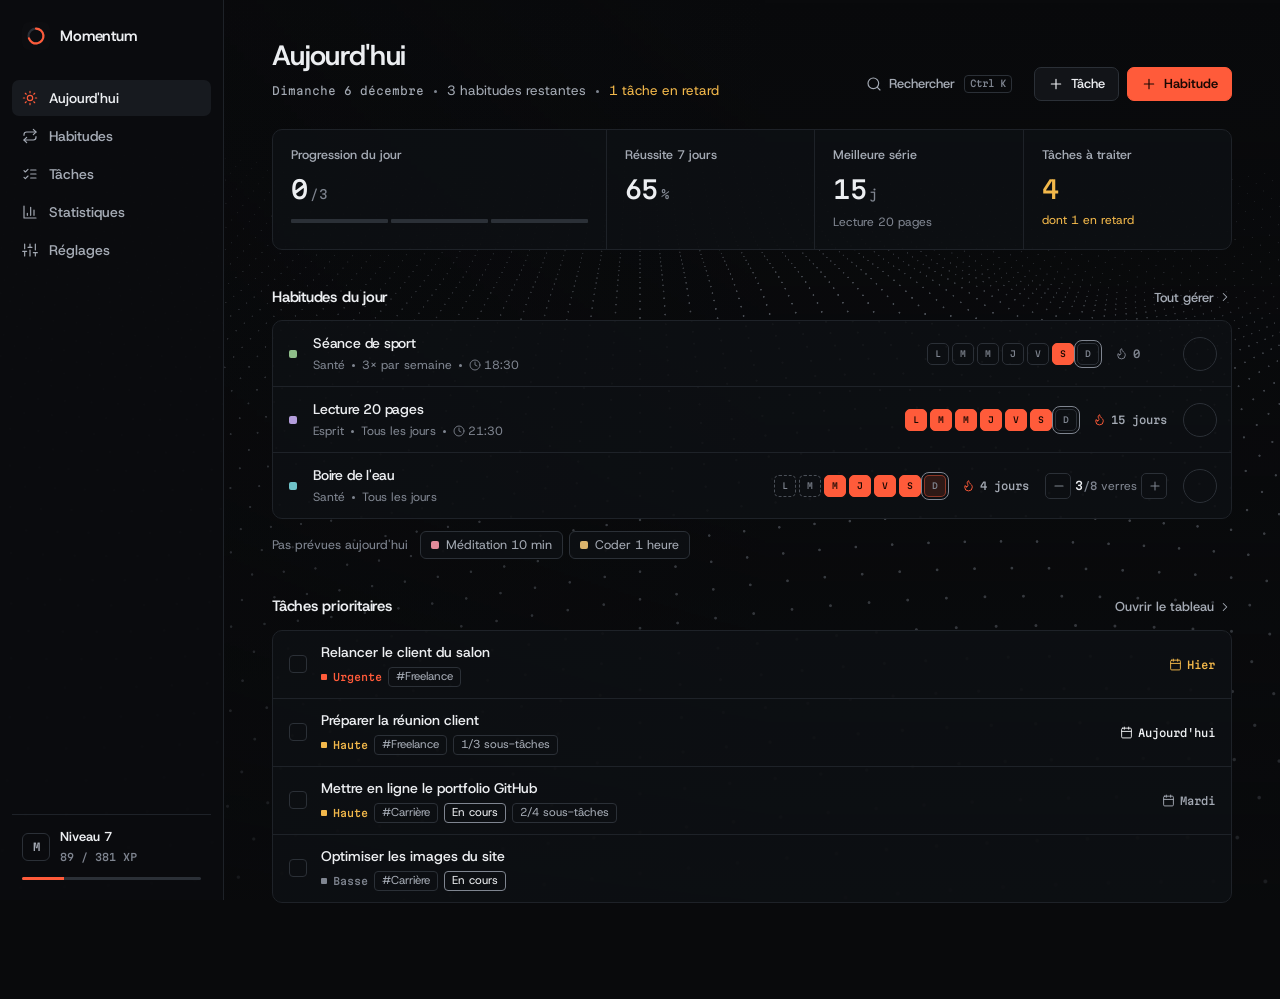
==== app.html @ 8a9ac616 "Momentum : page vitrine 3D en page d'accueil - Nouvelle page d'accueil (index.html) : une année d'ha" ====
<!doctype html>
<html lang="fr">
<head>
  <meta charset="utf-8">
  <meta name="viewport" content="width=device-width, initial-scale=1, viewport-fit=cover">
  <title>Momentum · Habitudes & tâches</title>
  <meta name="description" content="Momentum : suivez vos habitudes, organisez vos tâches et visualisez vos progrès.">
  <meta name="theme-color" content="#090a0c">
  <link rel="icon" href="assets/favicon.svg" type="image/svg+xml">
  <link rel="preload" href="assets/fonts/HostGrotesk-Variable.woff2" as="font" type="font/woff2" crossorigin>
  <link rel="stylesheet" href="css/styles.css">
  <script type="module" src="js/main.js"></script>
</head>
<body>
  <canvas id="bg3d" aria-hidden="true"></canvas>
  <div class="bg-veil" aria-hidden="true"></div>

  <aside class="sidebar">
    <a class="brand" href="#/today" aria-label="Momentum, accueil">
      <img src="assets/favicon.svg" alt="" width="28" height="28">
      <span>Momentum</span>
    </a>
    <nav class="nav" id="nav" aria-label="Navigation principale"></nav>
    <div class="level card" id="level"></div>
  </aside>

  <main id="view" class="view" tabindex="-1">
    <noscript><p>Momentum a besoin de JavaScript pour fonctionner.</p></noscript>
  </main>

  <dialog id="modal" class="modal" aria-label="Formulaire"></dialog>
  <dialog id="palette" class="palette" aria-label="Palette de commandes"></dialog>
  <div id="toasts" class="toasts" aria-live="polite"></div>
</body>
</html>
---- css/styles.css ----
/* ============================================================
   Momentum : graphite, filets fins, un seul signal vermillon.
   Host Grotesk pour l'interface, Martian Mono pour tous les chiffres.
   ============================================================ */

@font-face {
  font-family: 'Host Grotesk';
  src: url('../assets/fonts/HostGrotesk-Variable.woff2') format('woff2');
  font-weight: 300 800;
  font-display: swap;
}
@font-face {
  font-family: 'Martian Mono';
  src: url('../assets/fonts/MartianMono-Variable.woff2') format('woff2');
  font-weight: 100 800;
  font-display: swap;
  size-adjust: 88%;
}

:root {
  --bg: #090a0c;
  --rail: #0b0c0f;
  --surface: rgba(14, 16, 19, 0.9);
  --surface-2: #121418;
  --raised: #171a1f;
  --field: #0c0e11;
  --line: #1e2228;
  --line-2: #2b3037;
  --text: #eceef1;
  --text-2: #a4aab4;
  --text-3: #7f8590;
  --signal: #ff5b3a;
  --signal-ink: #1a0803;
  --signal-soft: rgba(255, 91, 58, 0.14);
  --warn: #f2b84b;
  --danger: #ff7b6e;
  --r: 10px;
  --r-sm: 7px;
  --ease: cubic-bezier(0.22, 1, 0.36, 1);
  --font: 'Host Grotesk', ui-sans-serif, system-ui, -apple-system, 'Segoe UI', sans-serif;
  --mono: 'Martian Mono', ui-monospace, 'SFMono-Regular', Menlo, monospace;
  color-scheme: dark;
}

* { box-sizing: border-box; }
html { -webkit-text-size-adjust: 100%; scrollbar-color: var(--line-2) transparent; }

body {
  margin: 0;
  min-height: 100vh;
  background: var(--bg);
  color: var(--text);
  font: 14px/1.5 var(--font);
  -webkit-font-smoothing: antialiased;
  overflow-x: hidden;
  caret-color: var(--signal);
}

::-webkit-scrollbar { width: 10px; height: 10px; }
::-webkit-scrollbar-track { background: transparent; }
::-webkit-scrollbar-thumb { background: var(--line-2); border-radius: 10px; border: 3px solid var(--bg); }
::selection { background: rgba(255, 91, 58, 0.32); color: #fff; }
:focus-visible { outline: 2px solid var(--signal); outline-offset: 2px; }

button, input, select, textarea { font: inherit; color: inherit; }
button { cursor: pointer; }
a { color: inherit; text-decoration: none; }
kbd {
  font: 500 10.5px/1 var(--mono);
  padding: 3px 5px;
  border-radius: 4px;
  border: 1px solid var(--line-2);
  color: var(--text-3);
}

.ic { width: 16px; height: 16px; flex: none; }
.muted { color: var(--text-2); }
.spacer { flex: 1; }
.sep { width: 3px; height: 3px; border-radius: 50%; background: var(--text-3); margin: 0 10px; display: inline-block; vertical-align: middle; }
.tick { display: inline-block; width: 8px; height: 8px; border-radius: 2px; background: var(--c, var(--text-3)); flex: none; }

/* ---------- Fond ---------- */

#bg3d { position: fixed; inset: 0; width: 100vw; height: 100vh; z-index: 0; display: block; pointer-events: none; }
.bg-veil {
  position: fixed; inset: 0; z-index: 0; pointer-events: none;
  background:
    linear-gradient(180deg, rgba(9, 10, 12, 0) 0%, rgba(9, 10, 12, 0.35) 55%, rgba(9, 10, 12, 0.8) 100%),
    linear-gradient(90deg, rgba(9, 10, 12, 0.45) 0%, rgba(9, 10, 12, 0) 60%);
}

/* ---------- Rail de navigation ---------- */

.sidebar {
  position: fixed; z-index: 20;
  top: 0; bottom: 0; left: 0; width: 224px;
  display: flex; flex-direction: column; gap: 28px;
  padding: 20px 12px 16px;
  background: rgba(11, 12, 15, 0.94);
  border-right: 1px solid var(--line);
}
.brand { display: flex; align-items: center; gap: 10px; padding: 2px 10px; font-weight: 600; font-size: 15px; letter-spacing: -0.01em; }
.brand img { border-radius: 7px; }

.nav { display: grid; gap: 2px; }
.nav a {
  display: flex; align-items: center; gap: 11px;
  height: 36px; padding: 0 10px;
  border-radius: var(--r-sm);
  color: var(--text-2);
  font-weight: 500;
  transition: color 0.15s, background 0.15s;
}
.nav a span { flex: 1; }
.nav a kbd { opacity: 0; transition: opacity 0.15s; }
.nav a:hover { color: var(--text); background: rgba(255, 255, 255, 0.03); }
.nav a:hover kbd { opacity: 1; }
.nav a.active { color: var(--text); background: var(--raised); }
.nav a.active .ic { color: var(--signal); }

.level { margin-top: auto; padding: 12px 10px 4px; border-top: 1px solid var(--line); }
.lv-top { display: flex; align-items: center; gap: 10px; margin-bottom: 10px; }
.lv-top b { display: block; font-size: 13px; font-weight: 600; }
.lv-top small { color: var(--text-3); font: 500 11.5px var(--mono); }
.avatar {
  width: 28px; height: 28px; border-radius: 6px; display: grid; place-items: center;
  border: 1px solid var(--line-2); font: 600 12px var(--mono); color: var(--text-2);
}

/* ---------- Zone principale ---------- */

.view {
  position: relative; z-index: 1;
  margin-left: 224px;
  padding: 40px 48px 96px;
  max-width: 1180px;
  outline: none;
}
.view.enter > * { animation: enter 0.22s var(--ease) backwards; }
@keyframes enter { from { opacity: 0; transform: translateY(6px); } }

h1, h2, h3, h4 { margin: 0; font-weight: 600; letter-spacing: -0.015em; }
h1 { font-size: 28px; line-height: 1.15; letter-spacing: -0.025em; }
h1 .who { color: var(--text-2); font-weight: 500; }
h2 { font-size: 15px; }
h3 { font-size: 14px; }
.lead { margin: 8px 0 0; color: var(--text-2); font-size: 13.5px; line-height: 1.5; }
.lead time, .lead b { font-family: var(--mono); font-size: 12.5px; font-variant-numeric: tabular-nums; }
.lead b { color: var(--text); font-weight: 500; }
.late-text { color: var(--warn); }

.page-head { display: flex; align-items: flex-end; justify-content: space-between; gap: 20px; flex-wrap: wrap; margin-bottom: 28px; }
.head-actions { display: flex; gap: 8px; flex-wrap: wrap; }

.section { margin-top: 36px; }
.section-head { display: flex; align-items: baseline; justify-content: space-between; gap: 12px; margin-bottom: 12px; }
.link { display: inline-flex; align-items: center; gap: 4px; color: var(--text-2); font-size: 13px; font-weight: 500; transition: color 0.15s; }
.link:hover { color: var(--text); }
.link .ic { width: 14px; height: 14px; }
.hint { color: var(--text-3); font-size: 12.5px; margin: 12px 2px 0; }

/* ---------- Bande de chiffres ---------- */

.band {
  display: grid; grid-template-columns: 1.6fr repeat(3, 1fr);
  background: var(--surface);
  border: 1px solid var(--line);
  border-radius: var(--r);
}
.metric { padding: 16px 18px 18px; min-width: 0; }
.metric + .metric { border-left: 1px solid var(--line); }
.metric-label { margin: 0; color: var(--text-2); font-size: 12.5px; font-weight: 500; }
.metric-value { margin: 10px 0 0; display: flex; align-items: baseline; gap: 3px; font-family: var(--mono); font-variant-numeric: tabular-nums; }
.metric-value b { font-size: 28px; font-weight: 500; line-height: 1; letter-spacing: -0.03em; }
.metric-value span { color: var(--text-3); font-size: 14px; }
.metric-sub { margin: 8px 0 0; color: var(--text-3); font-size: 12px; white-space: nowrap; overflow: hidden; text-overflow: ellipsis; }
.metric.warn .metric-value b, .metric.warn .metric-sub { color: var(--warn); }

.segbar { display: flex; gap: 3px; margin-top: 14px; }
.segbar i { flex: 1; height: 4px; border-radius: 1px; background: var(--line-2); transition: background 0.3s var(--ease); }
.segbar i.on { background: var(--signal); }

/* ---------- Boutons ---------- */

.btn {
  display: inline-flex; align-items: center; justify-content: center; gap: 7px;
  height: 34px; padding: 0 13px;
  border-radius: var(--r-sm);
  border: 1px solid var(--line-2);
  background: var(--surface-2);
  font-weight: 500; font-size: 13px; white-space: nowrap;
  transition: background 0.15s, border-color 0.15s, color 0.15s;
}
.btn:hover { background: var(--raised); border-color: #3a4048; }
.btn:active { background: #1c1f25; }
.btn.primary { border-color: var(--signal); background: var(--signal); color: var(--signal-ink); font-weight: 600; }
.btn.primary:hover { background: #ff6f51; border-color: #ff6f51; }
.btn.primary:active { background: #f04e2e; }
.btn.ghost { background: transparent; border-color: transparent; color: var(--text-2); }
.btn.ghost:hover { color: var(--text); background: rgba(255, 255, 255, 0.04); }
.btn.danger { color: var(--danger); border-color: rgba(255, 123, 110, 0.3); background: transparent; }
.btn.danger:hover { background: rgba(255, 123, 110, 0.08); }
.btn.danger.ghost { border-color: transparent; }
.btn.sm { height: 30px; padding: 0 10px; font-size: 12.5px; }
.btn kbd { margin-left: 2px; }
.btn:disabled { opacity: 0.4; pointer-events: none; }

.icon-btn {
  width: 32px; height: 32px; flex: none;
  display: inline-grid; place-items: center;
  border-radius: var(--r-sm); border: 1px solid transparent;
  background: transparent; color: var(--text-3);
  transition: background 0.15s, color 0.15s;
}
.icon-btn:hover { background: rgba(255, 255, 255, 0.05); color: var(--text); }
.icon-btn.danger:hover { color: var(--danger); background: rgba(255, 123, 110, 0.08); }
.icon-btn.sm { width: 26px; height: 26px; border-radius: 5px; }
.icon-btn.sm .ic { width: 14px; height: 14px; }
.icon-btn:disabled { opacity: 0.25; pointer-events: none; }

/* ---------- Listes ---------- */

.list { background: var(--surface); border: 1px solid var(--line); border-radius: var(--r); }
.list > * + * { border-top: 1px solid var(--line); }

.habit-item { display: flex; align-items: center; gap: 16px; padding: 12px 14px 12px 16px; min-height: 60px; }
.hi-title { flex: 1; min-width: 0; }
.hi-title h3 { font-weight: 500; white-space: nowrap; overflow: hidden; text-overflow: ellipsis; transition: color 0.2s; }
.hi-title p, .hr-title p { margin: 2px 0 0; color: var(--text-3); font-size: 12px; display: flex; align-items: center; flex-wrap: wrap; }
.hi-title p .ic, .hr-title p .ic { width: 12px; height: 12px; margin-right: 3px; }
.hi-title p .sep, .hr-title p .sep { margin: 0 7px; }
.habit-item.is-done .hi-title h3 { color: var(--text-2); }

.streak { display: inline-flex; align-items: center; gap: 5px; min-width: 52px; color: var(--text-3); font: 500 12px var(--mono); font-variant-numeric: tabular-nums; white-space: nowrap; }
.streak .ic { width: 13px; height: 13px; }
.streak b { font-weight: 500; }
.streak.live { color: var(--text-2); }
.streak.live .ic { color: var(--signal); }

.check {
  position: relative;
  width: 34px; height: 34px; flex: none; border-radius: 50%;
  display: grid; place-items: center; padding: 0;
  border: 1.5px solid var(--line-2);
  background: transparent; color: var(--signal-ink);
  transition: background 0.2s var(--ease), border-color 0.2s;
}
.check > .ic { width: 16px; height: 16px; stroke-width: 2.5; opacity: 0; transition: opacity 0.15s; }
.check:hover { border-color: var(--signal); }
.check:hover > .ic { opacity: 0.6; color: var(--signal); }
.check.on { background: var(--signal); border-color: var(--signal); }
.check.on > .ic { opacity: 1; color: var(--signal-ink); }
.seal { position: absolute; inset: -6px; width: calc(100% + 12px); height: calc(100% + 12px); transform: rotate(-90deg); fill: none; stroke: var(--signal); stroke-width: 1.5; stroke-dasharray: 113.1; stroke-dashoffset: 113.1; opacity: 0; pointer-events: none; }
.check.stamp .seal { animation: seal 0.6s var(--ease) forwards; }
.check.stamp { animation: stamp 0.35s var(--ease); }
@keyframes seal {
  0% { opacity: 1; stroke-dashoffset: 113.1; }
  60% { opacity: 1; stroke-dashoffset: 0; }
  100% { opacity: 0; stroke-dashoffset: 0; transform: rotate(-90deg) scale(1.15); }
}
@keyframes stamp { 0% { transform: scale(0.86); } 100% { transform: none; } }

.counter { display: flex; align-items: center; gap: 4px; color: var(--text-3); font: 500 12px var(--mono); font-variant-numeric: tabular-nums; white-space: nowrap; }
.counter b { color: var(--text); font-weight: 500; font-size: 13px; }
.counter small { margin-left: 4px; font: 400 12px var(--font); }
.counter .icon-btn { border-color: var(--line-2); }

.meter { height: 3px; border-radius: 2px; background: var(--line-2); overflow: hidden; }
.meter span { display: block; height: 100%; background: var(--signal); transition: width 0.4s var(--ease); }

.dots { display: flex; gap: 3px; }
.dot {
  width: 22px; height: 22px; padding: 0; border-radius: 5px;
  border: 1px solid var(--line-2); background: transparent;
  display: grid; place-items: center; transition: background 0.2s, border-color 0.2s;
}
.dot span { font: 500 9.5px var(--mono); color: var(--text-3); }
.dot:hover { border-color: var(--text-3); }
.dot.done { background: var(--signal); border-color: var(--signal); }
.dot.done span { color: var(--signal-ink); }
.dot.part { background: var(--signal-soft); border-color: rgba(255, 91, 58, 0.45); }
.dot.miss { border-style: dashed; border-color: #4a4f57; }
.dot.is-today { outline: 1px solid var(--text-3); outline-offset: 2px; }

.later { display: flex; flex-wrap: wrap; align-items: center; gap: 6px; margin-top: 12px; color: var(--text-3); font-size: 12.5px; }
.later > span { margin-right: 6px; }
.chip {
  display: inline-flex; align-items: center; gap: 7px; height: 28px; padding: 0 10px; border-radius: 6px;
  border: 1px solid var(--line-2); background: var(--surface); color: var(--text-2); font-size: 12.5px;
  transition: color 0.15s, border-color 0.15s;
}
.chip:hover { color: var(--text); border-color: #3a4048; }

/* ---------- Tâches (liste) ---------- */

.task-row {
  --pc: var(--text-3);
  display: flex; align-items: center; gap: 14px; padding: 11px 16px; min-height: 56px;
  cursor: pointer; transition: background 0.15s;
}
.task-row:hover { background: rgba(255, 255, 255, 0.02); }
.tcheck {
  width: 18px; height: 18px; flex: none; border-radius: 4px; padding: 0;
  border: 1.5px solid var(--line-2); background: transparent;
  display: grid; place-items: center; color: var(--signal-ink); transition: background 0.15s, border-color 0.15s;
}
.tcheck .ic { width: 12px; height: 12px; stroke-width: 3; opacity: 0; }
.tcheck:hover { border-color: var(--signal); }
.tcheck.on { background: var(--signal); border-color: var(--signal); }
.tcheck.on .ic { opacity: 1; }
.tr-main { flex: 1; min-width: 0; }
.tr-title { margin: 0 0 4px; font-weight: 500; white-space: nowrap; overflow: hidden; text-overflow: ellipsis; }
.tr-meta { display: flex; flex-wrap: wrap; gap: 6px; }

.p0 { --pc: var(--text-3); }
.p1 { --pc: var(--text-2); }
.p2 { --pc: var(--warn); }
.p3 { --pc: var(--signal); }
.prio { display: inline-flex; align-items: center; gap: 6px; font: 500 11.5px var(--mono); color: var(--pc); }
.prio::before { content: ''; width: 6px; height: 6px; border-radius: 1px; background: currentColor; }
.tag { display: inline-flex; align-items: center; height: 20px; padding: 0 7px; border-radius: 4px; font-size: 11.5px; color: var(--text-2); border: 1px solid var(--line-2); }
.tag.doing { color: var(--text); border-color: var(--text-3); }
.due { display: inline-flex; align-items: center; gap: 5px; font: 500 12px var(--mono); color: var(--text-2); white-space: nowrap; }
.due .ic { width: 13px; height: 13px; }
.due.soon { color: var(--text); }
.due.late { color: var(--warn); }

/* ---------- Vide ---------- */

.empty { padding: 32px 24px; text-align: center; display: grid; justify-items: center; gap: 6px; background: var(--surface); border: 1px dashed var(--line-2); border-radius: var(--r); }
.empty h3 { font-size: 14px; }
.empty p { margin: 0 0 10px; color: var(--text-2); max-width: 44ch; font-size: 13px; }

/* ---------- Page habitudes ---------- */

.chips { display: flex; flex-wrap: wrap; gap: 6px; margin-bottom: 14px; }
.chip-btn {
  height: 30px; padding: 0 12px; border-radius: 6px; border: 1px solid var(--line-2); background: var(--surface);
  color: var(--text-2); font-size: 12.5px; font-weight: 500; transition: color 0.15s, background 0.15s, border-color 0.15s;
}
.chip-btn:hover { color: var(--text); }
.chip-btn.on { color: var(--text); background: var(--raised); border-color: var(--text-3); }

.habit-row {
  padding: 14px 16px;
  display: grid; grid-template-columns: minmax(200px, 1fr) auto auto auto; align-items: center; gap: 24px;
}
.hr-main { display: flex; align-items: center; gap: 14px; min-width: 0; }
.hr-title { min-width: 0; }
.hr-title h3 { font-weight: 500; white-space: nowrap; overflow: hidden; text-overflow: ellipsis; }
.hr-notes { color: var(--text-3) !important; }

.strip { display: flex; gap: 3px; }
.cell {
  width: 28px; height: 38px; padding: 0; border-radius: 5px; border: 1px solid var(--line-2); background: transparent;
  display: flex; flex-direction: column; align-items: center; justify-content: center; gap: 1px; transition: background 0.2s, border-color 0.2s;
}
.cell span { font: 500 9px var(--mono); color: var(--text-3); }
.cell em { font: 500 11.5px var(--mono); font-style: normal; color: var(--text-2); }
.cell:hover { border-color: var(--text-3); }
.cell.done { background: var(--signal); border-color: var(--signal); }
.cell.done span, .cell.done em { color: var(--signal-ink); }
.cell.part { background: var(--signal-soft); border-color: rgba(255, 91, 58, 0.45); }
.cell.miss { border-style: dashed; border-color: #4a4f57; }
.cell.off { opacity: 0.35; border-color: var(--line); }
.cell.is-today { outline: 1px solid var(--text-3); outline-offset: 2px; }

.hr-stats { display: flex; gap: 20px; }
.hr-stats div { display: grid; min-width: 48px; }
.hr-stats b { font: 500 15px var(--mono); font-variant-numeric: tabular-nums; }
.hr-stats span { font-size: 11.5px; color: var(--text-3); }
.hr-actions { display: flex; gap: 2px; }

.archived { margin-top: 20px; padding: 2px 16px; background: var(--surface); border: 1px solid var(--line); border-radius: var(--r); }
.archived summary { display: flex; align-items: center; gap: 8px; padding: 12px 0; cursor: pointer; color: var(--text-2); font-weight: 500; list-style: none; }
.archived summary::-webkit-details-marker { display: none; }
.arch-row { display: flex; align-items: center; gap: 8px; padding: 10px 0; border-top: 1px solid var(--line); }
.arch-row > span:first-child { display: inline-flex; align-items: center; gap: 10px; }

/* ---------- Page tâches ---------- */

.toolbar { display: flex; flex-wrap: wrap; gap: 8px; margin-bottom: 16px; }
.search { flex: 1 1 240px; display: flex; align-items: center; gap: 9px; padding: 0 11px; height: 34px; border-radius: var(--r-sm); background: var(--field); border: 1px solid var(--line-2); color: var(--text-3); transition: border-color 0.15s, box-shadow 0.15s; }
.search input { flex: 1; min-width: 0; border: 0; background: none; outline: none; color: var(--text); }
.search input::placeholder { color: var(--text-3); }
.search:focus-within { border-color: var(--signal); box-shadow: 0 0 0 3px rgba(255, 91, 58, 0.15); }
select {
  height: 34px; padding: 0 30px 0 11px; border-radius: var(--r-sm); border: 1px solid var(--line-2); appearance: none; cursor: pointer; font-size: 13px;
  background: var(--field) url("data:image/svg+xml,%3Csvg xmlns='http://www.w3.org/2000/svg' viewBox='0 0 24 24' fill='none' stroke='%237f8590' stroke-width='2'%3E%3Cpath d='m6 9 6 6 6-6'/%3E%3C/svg%3E") no-repeat right 9px center / 14px;
}
select:hover { border-color: #3a4048; }
select option { background: var(--surface-2); }

.board { display: grid; grid-template-columns: repeat(3, minmax(0, 1fr)); gap: 12px; align-items: start; }
.col { padding: 10px; min-height: 420px; background: var(--surface); border: 1px solid var(--line); border-radius: var(--r); transition: border-color 0.15s, background 0.15s; }
.col.over { border-color: var(--signal); background: rgba(255, 91, 58, 0.04); }
.col-head { display: flex; align-items: center; gap: 9px; padding: 4px 4px 12px; }
.col-head h3 { flex: 1; font-size: 13px; }
.col-dot { width: 7px; height: 7px; border-radius: 1px; background: var(--text-3); }
.col-dot.doing { background: var(--text); }
.col-dot.done { background: var(--signal); }
.count { font: 500 12px var(--mono); color: var(--text-3); padding: 0 4px; }
.col-body { display: grid; gap: 8px; }
.col-empty { margin: 0; padding: 28px 10px; text-align: center; color: var(--text-3); font-size: 12.5px; border: 1px dashed var(--line-2); border-radius: var(--r-sm); }

.task-card {
  --pc: var(--text-3);
  position: relative; padding: 12px 12px 8px; border-radius: 8px; cursor: grab;
  background: var(--surface-2);
  border: 1px solid var(--line);
  transition: border-color 0.15s, opacity 0.15s, transform 0.15s;
}
.task-card:hover { border-color: var(--line-2); }
.task-card.dragging { opacity: 0.4; }
.task-card.overdue { border-color: rgba(242, 184, 75, 0.35); }
.task-card.is-done h4 { color: var(--text-3); text-decoration: line-through; text-decoration-color: var(--text-3); }
.tc-top { display: flex; flex-wrap: wrap; align-items: center; gap: 8px; margin-bottom: 7px; }
.task-card h4 { font-weight: 500; font-size: 13.5px; line-height: 1.4; letter-spacing: 0; }
.tc-notes { margin: 5px 0 0; color: var(--text-2); font-size: 12.5px; line-height: 1.45; }
.sub-progress { display: flex; align-items: center; gap: 8px; margin-top: 10px; }
.sub-progress .meter { flex: 1; }
.sub-progress small { color: var(--text-3); font: 500 11px var(--mono); }
.tc-bottom { display: flex; align-items: center; justify-content: space-between; margin-top: 8px; min-height: 26px; }
.tc-actions { display: flex; gap: 2px; opacity: 0; transition: opacity 0.15s; }
.task-card:hover .tc-actions, .task-card:focus-within .tc-actions { opacity: 1; }

/* ---------- Statistiques ---------- */

.grid-2 { display: grid; grid-template-columns: 1.25fr 1fr; gap: 12px; margin-top: 12px; }
.band + .grid-2 { margin-top: 16px; }
.panel { padding: 18px; background: var(--surface); border: 1px solid var(--line); border-radius: var(--r); }
.panel-head { display: flex; align-items: baseline; justify-content: space-between; gap: 10px; margin-bottom: 16px; flex-wrap: wrap; }
.panel-head h3 { display: flex; align-items: center; gap: 8px; }
.panel-head h3 .ic { color: var(--text-3); }
.panel-head .muted { font-size: 12px; color: var(--text-3); }

.chart { width: 100%; height: auto; display: block; overflow: visible; }
.chart .grid { stroke: var(--line); }
.chart .axis { fill: var(--text-3); font: 500 10px var(--mono); }
.chart .bar { fill: #3a3f47; }
.chart .bar.full { fill: var(--signal); }
.chart .bar.zero { fill: var(--line-2); }
.chart .avg { stroke: var(--text-2); stroke-dasharray: 3 4; }

.heatmap { display: flex; gap: 8px; overflow-x: auto; padding-bottom: 4px; }
.hm-days { display: grid; grid-template-rows: repeat(7, 1fr); gap: 3px; }
.hm-days span { font: 500 10px/14px var(--mono); color: var(--text-3); height: 14px; }
.hm-grid { display: flex; gap: 3px; }
.hm-col { display: grid; grid-template-rows: repeat(7, 14px); gap: 3px; }
.hm { display: block; width: 14px; height: 14px; border-radius: 2px; background: var(--line); }
.hm.none { background: #14171b; }
.hm.future { background: transparent; }
.hm.l0 { background: #22262c; }
.hm.l1 { background: rgba(255, 91, 58, 0.25); }
.hm.l2 { background: rgba(255, 91, 58, 0.48); }
.hm.l3 { background: rgba(255, 91, 58, 0.72); }
.hm.l4 { background: var(--signal); }
.hm-legend { display: flex; align-items: center; justify-content: flex-end; gap: 3px; margin-top: 12px; font-size: 11.5px; color: var(--text-3); }
.hm-legend span { margin: 0 5px; }

.rank { display: grid; gap: 12px; }
.rank-row { display: grid; grid-template-columns: minmax(120px, 190px) 1fr 48px; align-items: center; gap: 12px; font-size: 13px; }
.rank-name { display: flex; align-items: center; gap: 9px; white-space: nowrap; overflow: hidden; text-overflow: ellipsis; }
.rank-bar { height: 4px; border-radius: 2px; background: var(--line); overflow: hidden; }
.rank-bar span { display: block; height: 100%; background: var(--text-2); }
.rank-row b { text-align: right; font: 500 12.5px var(--mono); }

.donut-wrap { display: flex; align-items: center; gap: 24px; }
.donut { width: 112px; height: 112px; transform: rotate(-90deg); flex: none; }
.donut circle { fill: none; stroke-width: 10; }
.legend { list-style: none; margin: 0; padding: 0; display: grid; gap: 9px; flex: 1; }
.legend li { display: flex; align-items: center; gap: 10px; color: var(--text-2); font-size: 13px; }
.legend i { width: 8px; height: 8px; border-radius: 2px; }
.legend b { margin-left: auto; color: var(--text); font: 500 13px var(--mono); }
.prio-bars { display: grid; gap: 8px; margin-top: 20px; }
.prio-bar { display: grid; grid-template-columns: 70px 1fr 24px; align-items: center; gap: 10px; font-size: 12px; color: var(--text-2); }
.prio-bar div { height: 4px; background: var(--line); border-radius: 2px; overflow: hidden; }
.prio-bar i { display: block; height: 100%; background: var(--pc); }
.prio-bar b { text-align: right; color: var(--text); font: 500 12px var(--mono); }
.avg-key { display: inline-block; width: 14px; border-top: 1px dashed var(--text-2); vertical-align: middle; margin-right: 6px; }

.badges { display: grid; grid-template-columns: repeat(auto-fill, minmax(260px, 1fr)); background: var(--surface); border: 1px solid var(--line); border-radius: var(--r); overflow: hidden; }
.badge { display: flex; align-items: center; gap: 12px; padding: 12px 14px; border-bottom: 1px solid var(--line); border-right: 1px solid var(--line); margin: 0 -1px -1px 0; }
.badge > div { flex: 1; min-width: 0; }
.badge b { display: block; font-size: 13px; font-weight: 500; color: var(--text-3); }
.badge small { color: var(--text-3); font-size: 12px; }
.badge-ic { width: 30px; height: 30px; flex: none; display: grid; place-items: center; border-radius: 6px; border: 1px solid var(--line-2); color: var(--text-3); }
.badge-state { font: 500 11px var(--mono); color: var(--text-3); }
.badge.on b { color: var(--text); }
.badge.on small { color: var(--text-2); }
.badge.on .badge-ic { color: var(--signal); border-color: rgba(255, 91, 58, 0.4); }
.badge.on .badge-state { color: var(--signal); }

/* ---------- Réglages ---------- */

.settings { display: grid; grid-template-columns: repeat(2, minmax(0, 1fr)); gap: 12px; }
.settings .panel { display: grid; gap: 14px; align-content: start; }
.settings .panel-head { margin-bottom: 0; }
.settings p { margin: 0; font-size: 13px; }
.btn-row { display: flex; flex-wrap: wrap; gap: 8px; }
.shortcuts { list-style: none; margin: 0; padding: 0; display: grid; gap: 10px; }
.shortcuts li { display: flex; align-items: center; gap: 5px; color: var(--text-2); font-size: 13px; }
.shortcuts li span { margin-left: 8px; }

.switch { display: flex; align-items: center; gap: 12px; cursor: pointer; }
.switch input { position: absolute; opacity: 0; }
.track { width: 34px; height: 20px; border-radius: 10px; background: var(--line-2); position: relative; transition: background 0.2s; flex: none; }
.track::after { content: ''; position: absolute; top: 3px; left: 3px; width: 14px; height: 14px; border-radius: 50%; background: var(--text); transition: transform 0.2s var(--ease); }
.switch input:checked + .track { background: var(--signal); }
.switch input:checked + .track::after { transform: translateX(14px); background: var(--signal-ink); }
.switch input:focus-visible + .track { outline: 2px solid var(--signal); outline-offset: 2px; }

/* ---------- Formulaires ---------- */

.field { display: grid; gap: 6px; margin: 0; padding: 0; border: 0; min-width: 0; }
.field > span, .field > legend, .field .label { font-size: 12.5px; font-weight: 500; color: var(--text-2); padding: 0; }
.field small { font-weight: 400; color: var(--text-3); }
.field input:not([type=radio]):not([type=checkbox]), .field textarea, .sub-input {
  width: 100%; height: 36px; padding: 0 11px;
  border-radius: var(--r-sm); border: 1px solid var(--line-2); background: var(--field);
  outline: none; transition: border-color 0.15s, box-shadow 0.15s;
}
.field input::placeholder, .field textarea::placeholder, .sub-input::placeholder { color: var(--text-3); }
.field textarea { height: auto; padding: 9px 11px; resize: vertical; line-height: 1.5; }
.field input:focus, .field textarea:focus, .sub-input:focus { border-color: var(--signal); box-shadow: 0 0 0 3px rgba(255, 91, 58, 0.15); }
.field input[type=time], .field input[type=date], .field input[type=number] { font-family: var(--mono); color-scheme: dark; }
.field-row { display: flex; gap: 12px; flex-wrap: wrap; }
.field-row > .field { flex: 1 1 140px; }
.field-row > .grow { flex: 3 1 200px; }

.seg { display: flex; gap: 2px; padding: 3px; border-radius: var(--r-sm); background: var(--field); border: 1px solid var(--line-2); }
.seg label { flex: 1; position: relative; }
.seg input { position: absolute; opacity: 0; pointer-events: none; }
.seg span { display: flex; align-items: center; justify-content: center; gap: 6px; padding: 6px; border-radius: 5px; color: var(--text-2); font-size: 12.5px; font-weight: 500; text-align: center; cursor: pointer; transition: background 0.15s, color 0.15s; }
.seg span:hover { color: var(--text); }
.seg input:checked + span { background: var(--raised); color: var(--text); box-shadow: inset 0 0 0 1px var(--line-2); }
.seg input:focus-visible + span { outline: 2px solid var(--signal); }
.pdot { width: 6px; height: 6px; border-radius: 1px; background: var(--pc); }

.swatches { display: flex; gap: 8px; flex-wrap: wrap; padding-top: 4px; }
.swatch { position: relative; cursor: pointer; }
.swatch input { position: absolute; opacity: 0; }
.swatch span { display: block; width: 22px; height: 22px; border-radius: 5px; background: var(--c); transition: box-shadow 0.15s; }
.swatch input:checked + span { box-shadow: 0 0 0 2px var(--surface-2), 0 0 0 3.5px var(--text); }
.swatch input:focus-visible + span { outline: 2px solid var(--signal); outline-offset: 4px; }

.days-pick { display: flex; gap: 4px; flex-wrap: wrap; margin-top: 8px; }
.days-pick label { position: relative; }
.days-pick input { position: absolute; opacity: 0; }
.days-pick span { display: grid; place-items: center; width: 42px; height: 32px; border-radius: 6px; border: 1px solid var(--line-2); color: var(--text-2); font: 500 12px var(--mono); cursor: pointer; transition: background 0.15s, color 0.15s, border-color 0.15s; }
.days-pick input:checked + span { background: var(--signal); color: var(--signal-ink); border-color: var(--signal); }
.days-pick input:focus-visible + span { outline: 2px solid var(--signal); outline-offset: 2px; }
[data-show] { margin-top: 10px; }
[hidden] { display: none !important; }

.subtasks { list-style: none; margin: 0; padding: 0; display: grid; gap: 2px; }
.subtasks li { display: flex; align-items: center; gap: 8px; padding: 6px 8px; border-radius: 6px; background: var(--field); }
.subtasks label { flex: 1; display: flex; align-items: center; gap: 10px; cursor: pointer; font-size: 13px; }
.subtasks input { width: 15px; height: 15px; accent-color: var(--signal); }
.subtasks li.done span { color: var(--text-3); text-decoration: line-through; }
.sub-add { display: flex; gap: 8px; }
.sub-input { flex: 1; height: 32px !important; }
.form-error { margin: 0; color: var(--danger); font-size: 13px; font-weight: 500; }

/* ---------- Fenêtres ---------- */

dialog { color: var(--text); }
.modal { border: 0; padding: 0; background: transparent; width: min(560px, calc(100vw - 24px)); max-height: calc(100vh - 32px); overflow: visible; }
.modal::backdrop, .palette::backdrop { background: rgba(5, 6, 8, 0.72); }
.modal-card {
  display: flex; flex-direction: column; max-height: calc(100vh - 32px);
  background: var(--surface-2);
  border: 1px solid var(--line-2); border-radius: 12px;
  box-shadow: 0 24px 64px -16px rgba(0, 0, 0, 0.75);
}
dialog[open] .modal-card, dialog[open] .palette-card { animation: dialog-in 0.18s var(--ease); }
@keyframes dialog-in { from { opacity: 0; transform: translateY(8px) scale(0.99); } }
.modal-head { display: flex; align-items: center; justify-content: space-between; padding: 16px 18px 4px; }
.modal-head h2 { font-size: 16px; }
.modal-body { padding: 12px 18px 4px; display: grid; gap: 16px; overflow-y: auto; }
.modal-foot { display: flex; align-items: center; gap: 8px; padding: 14px 18px 16px; border-top: 1px solid var(--line); margin-top: 12px; }

.palette { border: 0; padding: 0; background: transparent; width: min(580px, calc(100vw - 24px)); margin-top: 12vh; }
.palette-card { background: var(--surface-2); border: 1px solid var(--line-2); border-radius: 12px; overflow: hidden; box-shadow: 0 24px 64px -16px rgba(0, 0, 0, 0.75); }
.pal-input { display: flex; align-items: center; gap: 10px; padding: 14px 16px; border-bottom: 1px solid var(--line); color: var(--text-3); }
.pal-input input { flex: 1; border: 0; background: none; outline: none; font-size: 15px; color: var(--text); }
.pal-input input::placeholder { color: var(--text-3); }
.pal-list { list-style: none; margin: 0; padding: 6px; max-height: 380px; overflow-y: auto; }
.pal-list li { display: flex; align-items: center; gap: 11px; padding: 9px 10px; border-radius: 6px; cursor: pointer; color: var(--text-2); }
.pal-list li.sel { background: var(--raised); color: var(--text); }
.pal-list li.sel .pal-ic { color: var(--signal); }
.pal-ic { width: 20px; display: grid; place-items: center; color: var(--text-3); }
.pal-label { flex: 1; white-space: nowrap; overflow: hidden; text-overflow: ellipsis; }
.pal-list small { color: var(--text-3); font-size: 11.5px; }
.pal-empty { justify-content: center; color: var(--text-3) !important; cursor: default !important; }
.pal-foot { display: flex; gap: 16px; padding: 9px 16px; border-top: 1px solid var(--line); color: var(--text-3); font-size: 11.5px; }
.pal-foot kbd { margin-right: 3px; }

/* ---------- Notifications ---------- */

.toasts { position: fixed; z-index: 100; right: 20px; bottom: 20px; display: grid; gap: 8px; justify-items: end; pointer-events: none; }
.toast {
  pointer-events: auto; display: flex; align-items: center; gap: 12px; max-width: 380px;
  padding: 10px 10px 10px 14px; border-radius: 8px;
  background: var(--raised); border: 1px solid var(--line-2);
  box-shadow: 0 12px 32px -10px rgba(0, 0, 0, 0.7);
  transform: translateY(8px); opacity: 0; transition: transform 0.2s var(--ease), opacity 0.2s;
}
.toast.in { transform: none; opacity: 1; }
.toast-msg { font-size: 13px; font-weight: 500; }
.toast-btn { padding: 5px 9px; border-radius: 5px; border: 0; background: transparent; font-size: 12.5px; font-weight: 600; color: var(--signal); }
.toast-btn:hover { background: var(--signal-soft); }

/* ---------- Responsive ---------- */

@media (max-width: 1200px) {
  .habit-row { grid-template-columns: 1fr auto; }
  .habit-row .strip { grid-column: 1 / -1; grid-row: 2; }
  .habit-row .hr-stats { grid-column: 1; grid-row: 3; }
  .habit-row .hr-actions { grid-column: 2; grid-row: 1; }
  .grid-2 { grid-template-columns: 1fr; }
}

@media (max-width: 1000px) {
  .habit-item { flex-wrap: wrap; row-gap: 10px; }
  .habit-item .hi-title { flex-basis: calc(100% - 82px); }
  .habit-item .check { order: 1; }
  .habit-item .dots { order: 2; margin-left: 24px; }
  .habit-item .streak { order: 3; }
  .habit-item .counter { order: 4; margin-left: auto; }
}

@media (max-width: 860px) {
  .sidebar {
    top: auto; left: 0; right: 0; bottom: 0; width: auto;
    flex-direction: row; padding: 6px 8px max(6px, env(safe-area-inset-bottom)); gap: 0;
    border-right: 0; border-top: 1px solid var(--line);
  }
  .brand, .level { display: none; }
  .nav { grid-auto-flow: column; grid-auto-columns: 1fr; width: 100%; gap: 2px; }
  .nav a { flex-direction: column; gap: 3px; height: auto; padding: 7px 2px; font-size: 10.5px; text-align: center; }
  .nav a .ic { width: 18px; height: 18px; }
  .nav a kbd { display: none; }
  .nav a.active { background: transparent; }
  .view { margin-left: 0; padding: 24px 16px 100px; }
  h1 { font-size: 24px; }
  .hide-sm { display: none !important; }
  .page-head { margin-bottom: 20px; }
  .band { grid-template-columns: 1fr 1fr; }
  .metric-main { grid-column: 1 / -1; }
  .metric + .metric { border-left: 0; }
  .band .metric { border-top: 1px solid var(--line); }
  .band .metric-main { border-top: 0; }
  .band .metric:nth-child(3) { border-left: 1px solid var(--line); }
  .band .metric:nth-child(4) { grid-column: 1 / -1; }
  .metric-value b { font-size: 24px; }
  .habit-item { column-gap: 12px; }
  .habit-item .hi-title { flex-basis: calc(100% - 72px); }
  .habit-item .dots { margin-left: 20px; }
  .toolbar select { flex: 1 1 calc(50% - 4px); min-width: 0; }
  .search { flex-basis: 100%; }
  .habit-row { padding: 14px; gap: 14px; }
  .strip { overflow-x: auto; padding: 3px 3px 4px; margin: -3px; }
  .cell { flex: none; width: 32px; }
  .board { grid-template-columns: repeat(3, 86%); overflow-x: auto; scroll-snap-type: x mandatory; padding-bottom: 8px; margin: 0 -16px; padding-inline: 16px; }
  .col { scroll-snap-align: center; min-height: 300px; }
  .tc-actions { opacity: 1; }
  .settings { grid-template-columns: 1fr; }
  .toasts { left: 12px; right: 12px; bottom: 80px; justify-items: stretch; }
  .toast { max-width: none; }
  .rank-row { grid-template-columns: minmax(0, 1fr) 80px 44px; }
  .donut-wrap { flex-direction: column; align-items: stretch; }
  .donut { align-self: center; }
}

@media (max-width: 420px) {
  .head-actions { width: 100%; }
  .head-actions .btn { flex: 1; }
  .page-head .btn { flex: 1; }
  .dot { width: 20px; height: 20px; }
}

@media (prefers-reduced-motion: reduce) {
  *, *::before, *::after { animation-duration: 0.01ms !important; animation-iteration-count: 1 !important; transition-duration: 0.01ms !important; }
}
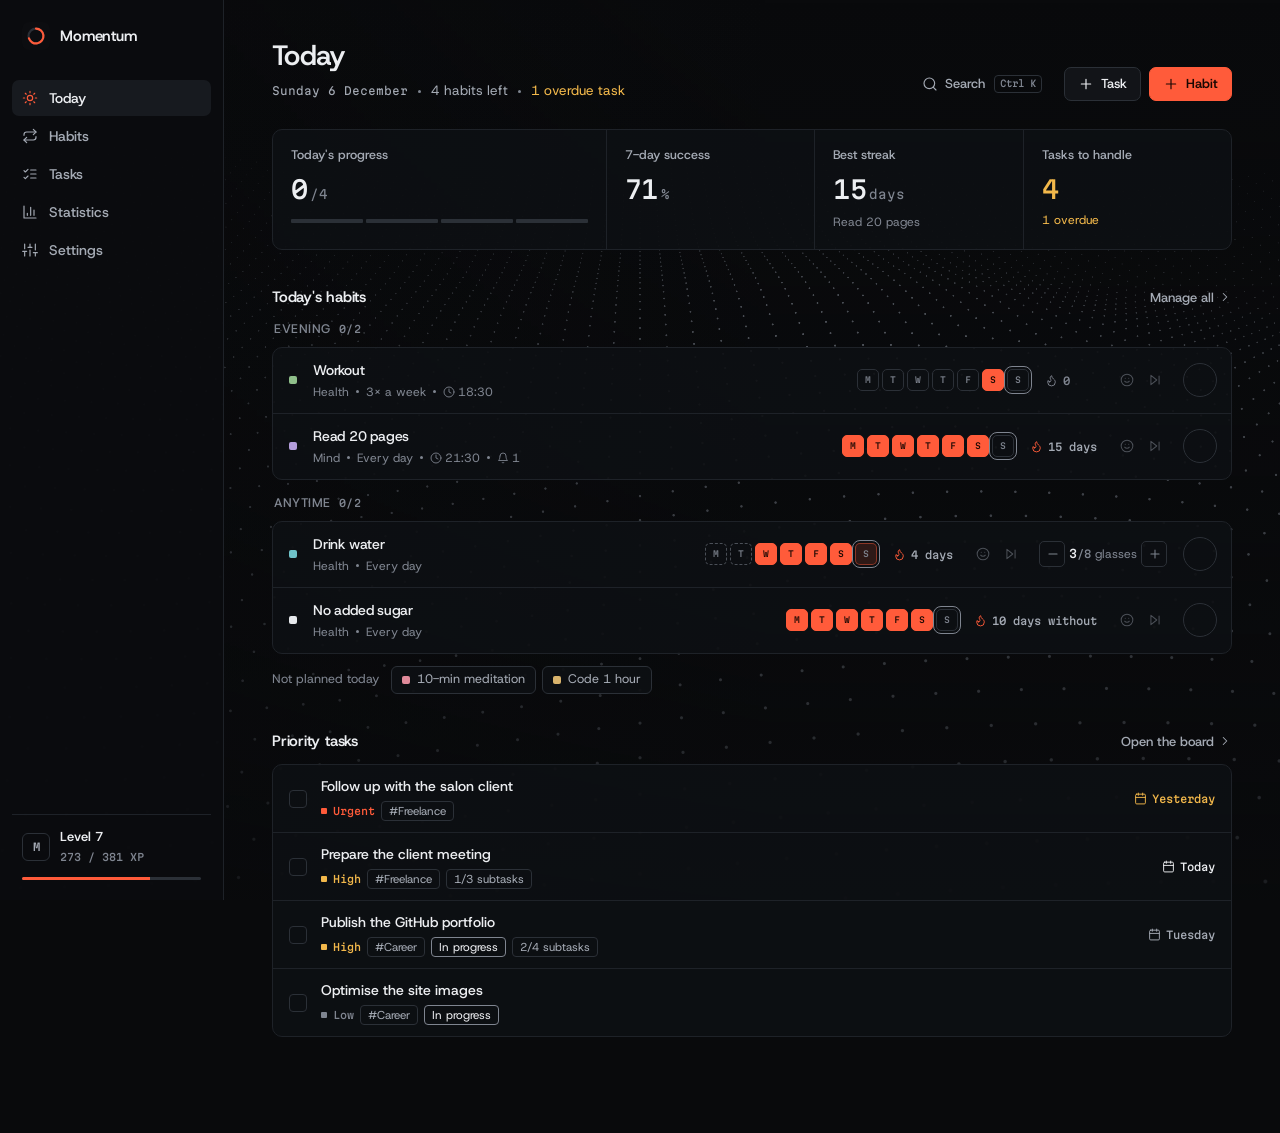
==== commit 73f414db: "Momentum 3.0 : PWA, rappels, nouvelles fréquences, analyse hebdo, synchro, thème clair, 3 langues Ap" ====
--- a/app.html
+++ b/app.html
@@ -6,7 +6,22 @@
   <title>Momentum · Habitudes & tâches</title>
   <meta name="description" content="Momentum : suivez vos habitudes, organisez vos tâches et visualisez vos progrès.">
   <meta name="theme-color" content="#090a0c">
+  <meta name="color-scheme" content="dark light">
+  <meta name="mobile-web-app-capable" content="yes">
+  <meta name="apple-mobile-web-app-capable" content="yes">
+  <meta name="apple-mobile-web-app-status-bar-style" content="black-translucent">
+  <meta name="apple-mobile-web-app-title" content="Momentum">
+  <link rel="manifest" href="manifest.webmanifest">
   <link rel="icon" href="assets/favicon.svg" type="image/svg+xml">
+  <link rel="apple-touch-icon" href="assets/icons/apple-touch-icon.png">
+  <script>
+    // Thème appliqué avant le premier rendu pour éviter un flash.
+    try {
+      var th = localStorage.getItem('momentum:theme');
+      if (!th) { var s = JSON.parse(localStorage.getItem('momentum:v2') || '{}'); var p = (s.settings && s.settings.theme) || 'dark'; th = p === 'auto' ? (matchMedia('(prefers-color-scheme: dark)').matches ? 'dark' : 'light') : p; }
+      document.documentElement.dataset.theme = th;
+    } catch (e) { document.documentElement.dataset.theme = 'dark'; }
+  </script>
   <link rel="preload" href="assets/fonts/HostGrotesk-Variable.woff2" as="font" type="font/woff2" crossorigin>
   <link rel="stylesheet" href="css/styles.css">
   <script type="module" src="js/main.js"></script>
--- a/css/styles.css
+++ b/css/styles.css
@@ -683,3 +683,171 @@
 @media (prefers-reduced-motion: reduce) {
   *, *::before, *::after { animation-duration: 0.01ms !important; animation-iteration-count: 1 !important; transition-duration: 0.01ms !important; }
 }
+
+/* ============================================================
+   Thème clair
+   ============================================================ */
+
+:root { --donut-1: #4b515b; --donut-2: #c3c8d0; --hover: rgba(255, 255, 255, 0.04); --hover-2: rgba(255, 255, 255, 0.03); --border-hover: #3a4048; --press: #1c1f25; --bar: #3a3f47; --hm-none: #14171b; --hm-0: #22262c; --miss: #4a4f57; --shadow: rgba(0, 0, 0, 0.75); --backdrop: rgba(5, 6, 8, 0.72); --sidebar: rgba(11, 12, 15, 0.94); }
+
+:root[data-theme="light"] {
+  --bg: #f4f5f7;
+  --rail: #ffffff;
+  --surface: rgba(255, 255, 255, 0.92);
+  --surface-2: #ffffff;
+  --raised: #eceef2;
+  --field: #ffffff;
+  --line: #e3e6eb;
+  --line-2: #d0d5dc;
+  --text: #16181d;
+  --text-2: #4d5460;
+  --text-3: #7b828e;
+  --signal: #e8492a;
+  --signal-ink: #ffffff;
+  --signal-soft: rgba(232, 73, 42, 0.14);
+  --warn: #b7791f;
+  --danger: #d6453a;
+  --donut-1: #c8cdd5; --donut-2: #5b6270; --hover: rgba(0, 0, 0, 0.04); --hover-2: rgba(0, 0, 0, 0.025); --border-hover: #aab1bb; --press: #e4e7ec; --bar: #b9bfc8; --hm-none: #eef0f3; --hm-0: #e1e4e9; --miss: #b4bac3; --shadow: rgba(20, 24, 32, 0.22); --backdrop: rgba(30, 34, 40, 0.45); --sidebar: rgba(255, 255, 255, 0.94);
+  color-scheme: light;
+}
+:root[data-theme="light"] .bg-veil {
+  background:
+    linear-gradient(180deg, rgba(244, 245, 247, 0.2) 0%, rgba(244, 245, 247, 0.55) 55%, rgba(244, 245, 247, 0.9) 100%),
+    linear-gradient(90deg, rgba(244, 245, 247, 0.6) 0%, rgba(244, 245, 247, 0) 60%);
+}
+:root[data-theme="light"] ::selection { background: rgba(232, 73, 42, 0.25); color: inherit; }
+:root[data-theme="light"] .field input[type=time], :root[data-theme="light"] .field input[type=date], :root[data-theme="light"] .field input[type=number] { color-scheme: light; }
+:root[data-theme="light"] .btn.primary:hover { background: #f05a3b; border-color: #f05a3b; }
+:root[data-theme="light"] .btn.primary:active { background: #d9401f; }
+:root[data-theme="light"] select { background-image: url("data:image/svg+xml,%3Csvg xmlns='http://www.w3.org/2000/svg' viewBox='0 0 24 24' fill='none' stroke='%237b828e' stroke-width='2'%3E%3Cpath d='m6 9 6 6 6-6'/%3E%3C/svg%3E"); }
+
+/* Variables de thème appliquées aux couleurs qui étaient codées en dur */
+.sidebar { background: var(--sidebar); }
+.nav a:hover { background: var(--hover-2); }
+.btn:hover { border-color: var(--border-hover); }
+.btn:active { background: var(--press); }
+.btn.ghost:hover { background: var(--hover); }
+.icon-btn:hover { background: var(--hover); }
+.task-row:hover { background: var(--hover-2); }
+.chip:hover, .chip-btn:hover, select:hover { border-color: var(--border-hover); }
+.dot.miss, .cell.miss { border-color: var(--miss); }
+.chart .bar { fill: var(--bar); }
+.hm.none { background: var(--hm-none); }
+.hm.l0 { background: var(--hm-0); }
+.hm.l1 { background: color-mix(in srgb, var(--signal) 25%, transparent); }
+.hm.l2 { background: color-mix(in srgb, var(--signal) 48%, transparent); }
+.hm.l3 { background: color-mix(in srgb, var(--signal) 72%, transparent); }
+.donut-bg { stroke: var(--line); }
+.modal::backdrop, .palette::backdrop { background: var(--backdrop); }
+.modal-card, .palette-card { box-shadow: 0 24px 64px -16px var(--shadow); }
+.toast { box-shadow: 0 12px 32px -10px var(--shadow); }
+.dot.part, .cell.part { border-color: color-mix(in srgb, var(--signal) 45%, transparent); }
+.search:focus-within, .field input:focus, .field textarea:focus, .sub-input:focus { box-shadow: 0 0 0 3px var(--signal-soft); }
+
+/* ============================================================
+   Nouveaux composants : bannières, groupes, outils, minuteur, journal…
+   ============================================================ */
+
+.banner {
+  display: flex; align-items: center; gap: 12px; flex-wrap: wrap;
+  margin-bottom: 16px; padding: 10px 14px;
+  background: var(--surface); border: 1px solid var(--line-2); border-radius: var(--r);
+  color: var(--text-2); font-size: 13px;
+}
+.banner > .ic { color: var(--signal); }
+.banner > span:first-of-type { flex: 1; min-width: 200px; }
+.banner.install { border-style: dashed; }
+.banner.timer-banner { cursor: pointer; }
+.banner.timer-banner span { font-family: var(--mono); font-variant-numeric: tabular-nums; }
+.banner .small { font-size: 12px; flex-basis: 100%; }
+
+.group + .group { margin-top: 14px; }
+.group-title { display: flex; align-items: baseline; gap: 8px; margin: 0 2px 8px; font-size: 12.5px; font-weight: 500; color: var(--text-3); text-transform: uppercase; letter-spacing: 0.04em; }
+.group-title small { font: 500 11.5px var(--mono); color: var(--text-3); }
+
+.hi-tools { display: flex; gap: 2px; opacity: 0.55; transition: opacity 0.15s; }
+.habit-item:hover .hi-tools, .habit-item:focus-within .hi-tools { opacity: 1; }
+.icon-btn.has-note { color: var(--signal); }
+.habit-item.is-quit .check.on { background: var(--text); border-color: var(--text); color: var(--bg); }
+.habit-item.is-quit .check.on > .ic { color: var(--bg); }
+
+.dot.skip, .cell.skip { border-style: dotted; border-color: var(--text-3); background: var(--hover); }
+.dot.skip span, .cell.skip span { color: var(--text-2); }
+.dot.off { opacity: 0.35; border-color: var(--line); }
+.habit-row.is-paused .hr-main, .habit-row.is-paused .strip, .habit-row.is-paused .hr-stats { opacity: 0.55; }
+.hr-notes .ic { width: 11px; height: 11px; margin-right: 4px; vertical-align: -1px; }
+.hr-title h3 .tag { margin-left: 8px; font-weight: 400; vertical-align: middle; }
+
+.warn-text { color: var(--warn); }
+.self-end { align-self: end; }
+.btn-row.center { justify-content: center; }
+.insights { margin-top: 16px; }
+.insight-list { margin: 0; padding: 0 0 0 18px; display: grid; gap: 8px; color: var(--text-2); font-size: 13.5px; line-height: 1.5; }
+.insight-list li::marker { color: var(--signal); }
+.mood-line { margin-top: 16px !important; display: flex; align-items: center; gap: 6px; font-size: 13px; }
+.mood-line b { color: var(--text); font-family: var(--mono); }
+
+.hm-body { display: grid; gap: 4px; }
+.hm-months { display: grid; gap: 3px; height: 14px; }
+.hm-months span { font: 500 10px/14px var(--mono); color: var(--text-3); white-space: nowrap; }
+.hm-days span:first-child { height: 14px; }
+.heatmap.year .hm-grid { gap: 3px; }
+
+.templates .label { display: flex; align-items: center; gap: 6px; margin: 0 0 8px; }
+.templates .label .ic { color: var(--signal); width: 14px; height: 14px; }
+.tpl-row { display: flex; gap: 6px; overflow-x: auto; padding-bottom: 6px; scrollbar-width: thin; -webkit-overflow-scrolling: touch; }
+.tpl-row .chip { flex: none; }
+.seg.wrap { flex-wrap: wrap; }
+.seg.wrap label { flex: 1 1 30%; }
+.rem-row { display: flex; align-items: center; gap: 6px; margin-bottom: 6px; }
+.rem-row input { height: 34px; padding: 0 10px; border-radius: var(--r-sm); border: 1px solid var(--line-2); background: var(--field); font-family: var(--mono); }
+.reminders { margin-top: 6px; }
+.field .label .ic { width: 13px; height: 13px; margin-right: 4px; vertical-align: -2px; }
+.modal-card.wide { width: 100%; }
+.modal.wide, .modal:has(.wide) { width: min(640px, calc(100vw - 24px)); }
+.modal:has(.narrow) { width: min(400px, calc(100vw - 24px)); }
+.modal-head h2 .ic { width: 18px; height: 18px; margin-right: 8px; vertical-align: -3px; color: var(--signal); }
+
+.moods { display: flex; gap: 6px; }
+.mood { flex: 1; position: relative; cursor: pointer; }
+.mood input { position: absolute; opacity: 0; }
+.mood span { display: grid; place-items: center; height: 44px; font-size: 22px; border-radius: var(--r-sm); border: 1px solid var(--line-2); background: var(--field); transition: border-color 0.15s, background 0.15s; }
+.mood small { display: block; margin-top: 4px; text-align: center; font-size: 10.5px; color: var(--text-3); }
+.mood input:checked + span { border-color: var(--signal); background: var(--signal-soft); }
+.mood input:focus-visible + span { outline: 2px solid var(--signal); }
+
+.timer-body { align-items: center; justify-items: center; text-align: center; }
+.timer-ring { position: relative; width: 180px; height: 180px; }
+.timer-ring svg { width: 100%; height: 100%; transform: rotate(-90deg); }
+.timer-ring circle { fill: none; stroke-width: 6; }
+.timer-ring .track { stroke: var(--line); }
+.timer-ring .prog { stroke: var(--signal); stroke-linecap: round; stroke-dasharray: 0 400; transition: stroke-dasharray 0.25s linear; }
+.timer-clock { position: absolute; inset: 0; display: grid; place-items: center; font: 500 36px var(--mono); font-variant-numeric: tabular-nums; letter-spacing: -0.02em; }
+.timer-dur { width: 160px; }
+.timer-body .field input { text-align: center; }
+
+.code { width: 100%; min-height: 70px; padding: 9px 11px; border-radius: var(--r-sm); border: 1px solid var(--line-2); background: var(--field); font: 500 11.5px/1.5 var(--mono); color: var(--text-2); resize: vertical; word-break: break-all; }
+.code:focus { outline: none; border-color: var(--signal); }
+.snaps { list-style: none; margin: 0; padding: 0; display: grid; gap: 6px; }
+.snaps li { display: flex; align-items: center; justify-content: space-between; gap: 10px; padding: 8px 10px; border-radius: var(--r-sm); background: var(--field); border: 1px solid var(--line); font-size: 13px; color: var(--text-2); }
+.settings .field select { width: 100%; }
+.panel-head .link { background: none; border: 0; padding: 0; cursor: pointer; }
+.settings .panel .panel-head + .panel-head { margin-top: 10px; padding-top: 14px; border-top: 1px solid var(--line); }
+.field > span .ic { width: 13px; height: 13px; margin-right: 4px; vertical-align: -2px; }
+
+@media (max-width: 860px) {
+  .hi-tools { opacity: 1; order: 5; }
+  .habit-item .hi-tools { margin-left: auto; }
+  .habit-item .counter { margin-left: 0; }
+  .seg.wrap label { flex-basis: 45%; }
+  .moods { flex-wrap: wrap; }
+  .mood { flex: 1 1 30%; }
+}
+
+/* Les enfants d'une grille ne doivent pas forcer sa largeur (rangée de modèles défilante, segments). */
+.modal-body > *, .modal-body .field, .templates { min-width: 0; }
+.tpl-row { height: 40px; } /* conteneur défilant : hauteur fixe, sinon il s'écrase dans une grille contrainte */
+
+.grid-2 > .panel { min-width: 0; }
+.grid-2 > .panel.wide { grid-column: 1 / -1; }
+.heatmap { max-width: 100%; }
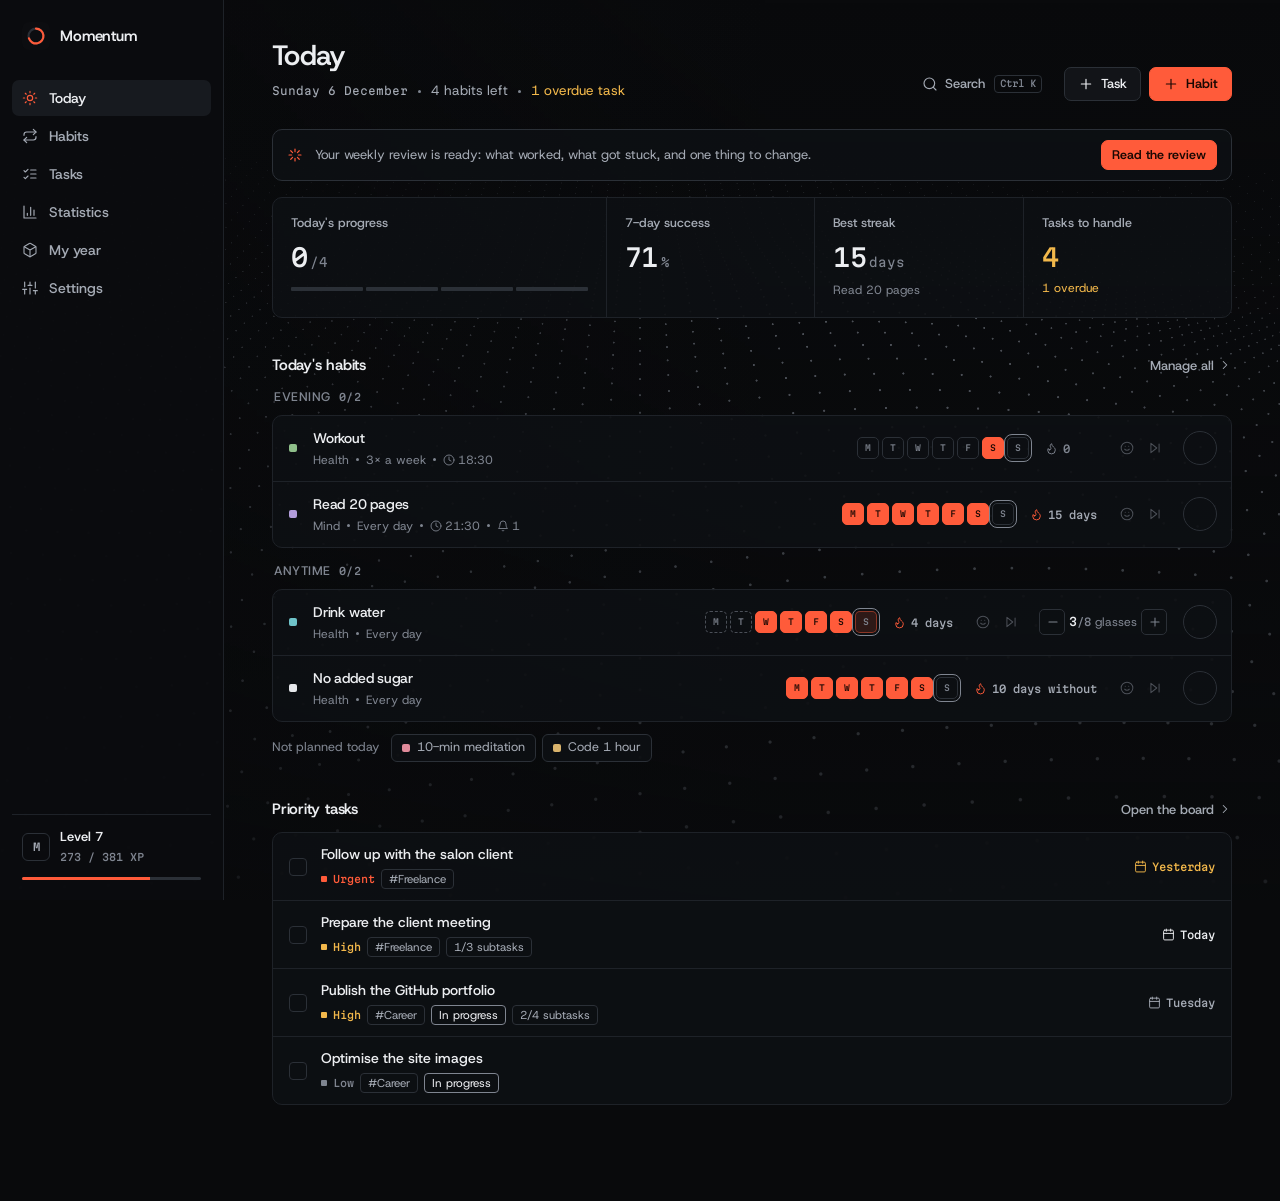
==== commit 434a64bb: "English as the app's default language (French and Spanish selectable in settings), English metadata " ====
--- a/app.html
+++ b/app.html
@@ -1,10 +1,10 @@
 <!doctype html>
-<html lang="fr">
+<html lang="en">
 <head>
   <meta charset="utf-8">
   <meta name="viewport" content="width=device-width, initial-scale=1, viewport-fit=cover">
-  <title>Momentum · Habitudes & tâches</title>
-  <meta name="description" content="Momentum : suivez vos habitudes, organisez vos tâches et visualisez vos progrès.">
+  <title>Momentum · Habits & tasks</title>
+  <meta name="description" content="Momentum: track your habits, organise your tasks and see your progress.">
   <meta name="theme-color" content="#090a0c">
   <meta name="color-scheme" content="dark light">
   <meta name="mobile-web-app-capable" content="yes">
@@ -31,20 +31,20 @@
   <div class="bg-veil" aria-hidden="true"></div>
 
   <aside class="sidebar">
-    <a class="brand" href="#/today" aria-label="Momentum, accueil">
+    <a class="brand" href="#/today" aria-label="Momentum, home">
       <img src="assets/favicon.svg" alt="" width="28" height="28">
       <span>Momentum</span>
     </a>
-    <nav class="nav" id="nav" aria-label="Navigation principale"></nav>
+    <nav class="nav" id="nav" aria-label="Main navigation"></nav>
     <div class="level card" id="level"></div>
   </aside>
 
   <main id="view" class="view" tabindex="-1">
-    <noscript><p>Momentum a besoin de JavaScript pour fonctionner.</p></noscript>
+    <noscript><p>Momentum needs JavaScript to run.</p></noscript>
   </main>
 
-  <dialog id="modal" class="modal" aria-label="Formulaire"></dialog>
-  <dialog id="palette" class="palette" aria-label="Palette de commandes"></dialog>
+  <dialog id="modal" class="modal" aria-label="Form"></dialog>
+  <dialog id="palette" class="palette" aria-label="Command palette"></dialog>
   <div id="toasts" class="toasts" aria-live="polite"></div>
 </body>
 </html>
--- a/css/styles.css
+++ b/css/styles.css
@@ -851,3 +851,61 @@
 .grid-2 > .panel { min-width: 0; }
 .grid-2 > .panel.wide { grid-column: 1 / -1; }
 .heatmap { max-width: 100%; }
+
+/* ---------- Mon année (3D) ---------- */
+
+.year-wrap { position: relative; margin-bottom: 16px; border-radius: var(--r); overflow: hidden; border: 1px solid var(--line); background: #07080c; }
+.year-canvas { display: block; width: 100%; height: min(62vh, 560px); }
+.year-controls { position: absolute; left: 12px; bottom: 12px; display: flex; gap: 6px; }
+.year-controls .chip-btn { background: rgba(14, 15, 22, 0.8); backdrop-filter: blur(8px); -webkit-backdrop-filter: blur(8px); color: #cfd0da; border-color: rgba(255, 255, 255, 0.14); }
+.year-controls .chip-btn.on { color: #fff; border-color: #ff7a59; background: rgba(255, 122, 89, 0.18); }
+.nav a:nth-child(5) .ic { stroke-width: 1.6; }
+
+/* ---------- Jamais deux fois ---------- */
+
+.habit-item.is-recovery { background: linear-gradient(90deg, color-mix(in srgb, var(--warn) 9%, transparent), transparent 40%); }
+.habit-item.is-recovery .check { border-color: var(--warn); }
+.recover-line, .vote-line { margin: 4px 0 0 !important; color: var(--text-2) !important; font-size: 12px; display: flex; align-items: center; gap: 4px; flex-wrap: wrap; }
+.recover-line .ic { color: var(--warn); width: 12px; height: 12px; }
+.vote-line .ic { color: var(--signal); width: 12px; height: 12px; }
+.link-btn { background: none; border: 0; padding: 0; color: var(--warn); font: inherit; font-weight: 600; text-decoration: underline; text-underline-offset: 2px; cursor: pointer; }
+.recover-banner > .ic { color: var(--warn); }
+.dot.done.mini, .cell.done.mini { background: color-mix(in srgb, var(--signal) 55%, transparent); border-style: dashed; }
+.hr-notes.identity .ic { color: var(--signal); }
+
+/* ---------- Identités ---------- */
+
+.identities { margin-top: 12px; }
+.id-grid { display: grid; grid-template-columns: repeat(auto-fill, minmax(220px, 1fr)); gap: 10px; }
+.id-card { display: grid; grid-template-columns: 1fr auto; gap: 2px 10px; padding: 12px 14px; border-radius: var(--r-sm); background: var(--surface-2); border: 1px solid var(--line); }
+.id-card b { font-weight: 600; font-size: 13.5px; }
+.id-card .id-votes { grid-row: span 2; align-self: center; font: 500 26px var(--mono); color: var(--signal); letter-spacing: -0.03em; }
+.id-card small { color: var(--text-3); font-size: 12px; }
+
+/* ---------- Bilan de la semaine ---------- */
+
+.review-grid { margin-top: 16px; }
+.coach-text p { margin: 0 0 10px; color: var(--text); font-size: 14px; line-height: 1.6; }
+.coach-text p:last-child { margin-bottom: 0; }
+.coach-cta { margin-top: 14px !important; }
+.sugs { list-style: none; margin: 0; padding: 0; display: grid; gap: 8px; }
+.sugs li { display: flex; align-items: center; gap: 10px; padding: 10px 12px; border-radius: var(--r-sm); background: var(--surface-2); border: 1px solid var(--line); font-size: 13px; color: var(--text-2); }
+.sugs li > .ic { color: var(--signal); }
+.sugs li > span { flex: 1; }
+.review-table { width: 100%; border-collapse: collapse; font-size: 13px; }
+.review-table th { text-align: left; font-weight: 500; color: var(--text-3); font-size: 12px; padding: 0 8px 10px 0; border-bottom: 1px solid var(--line); }
+.review-table td { padding: 9px 8px 9px 0; border-bottom: 1px solid var(--line); }
+.review-table td:first-child { display: flex; align-items: center; gap: 9px; }
+.review-table tr:last-child td { border-bottom: 0; }
+.review-table .num { font-family: var(--mono); font-variant-numeric: tabular-nums; color: var(--text-2); }
+.review-table .num.up { color: #8fbf8a; }
+.review-table .num.down { color: var(--warn); }
+.review-table th:not(:first-child), .review-table td.num { text-align: right; }
+.panel + .panel { margin-top: 12px; }
+.panel-head .link:disabled { opacity: 0.5; }
+
+@media (max-width: 860px) {
+  .year-canvas { height: 56vh; }
+  .nav a { font-size: 10px; padding: 7px 0; }
+  .review-table th:nth-child(4), .review-table td:nth-child(4) { display: none; }
+}
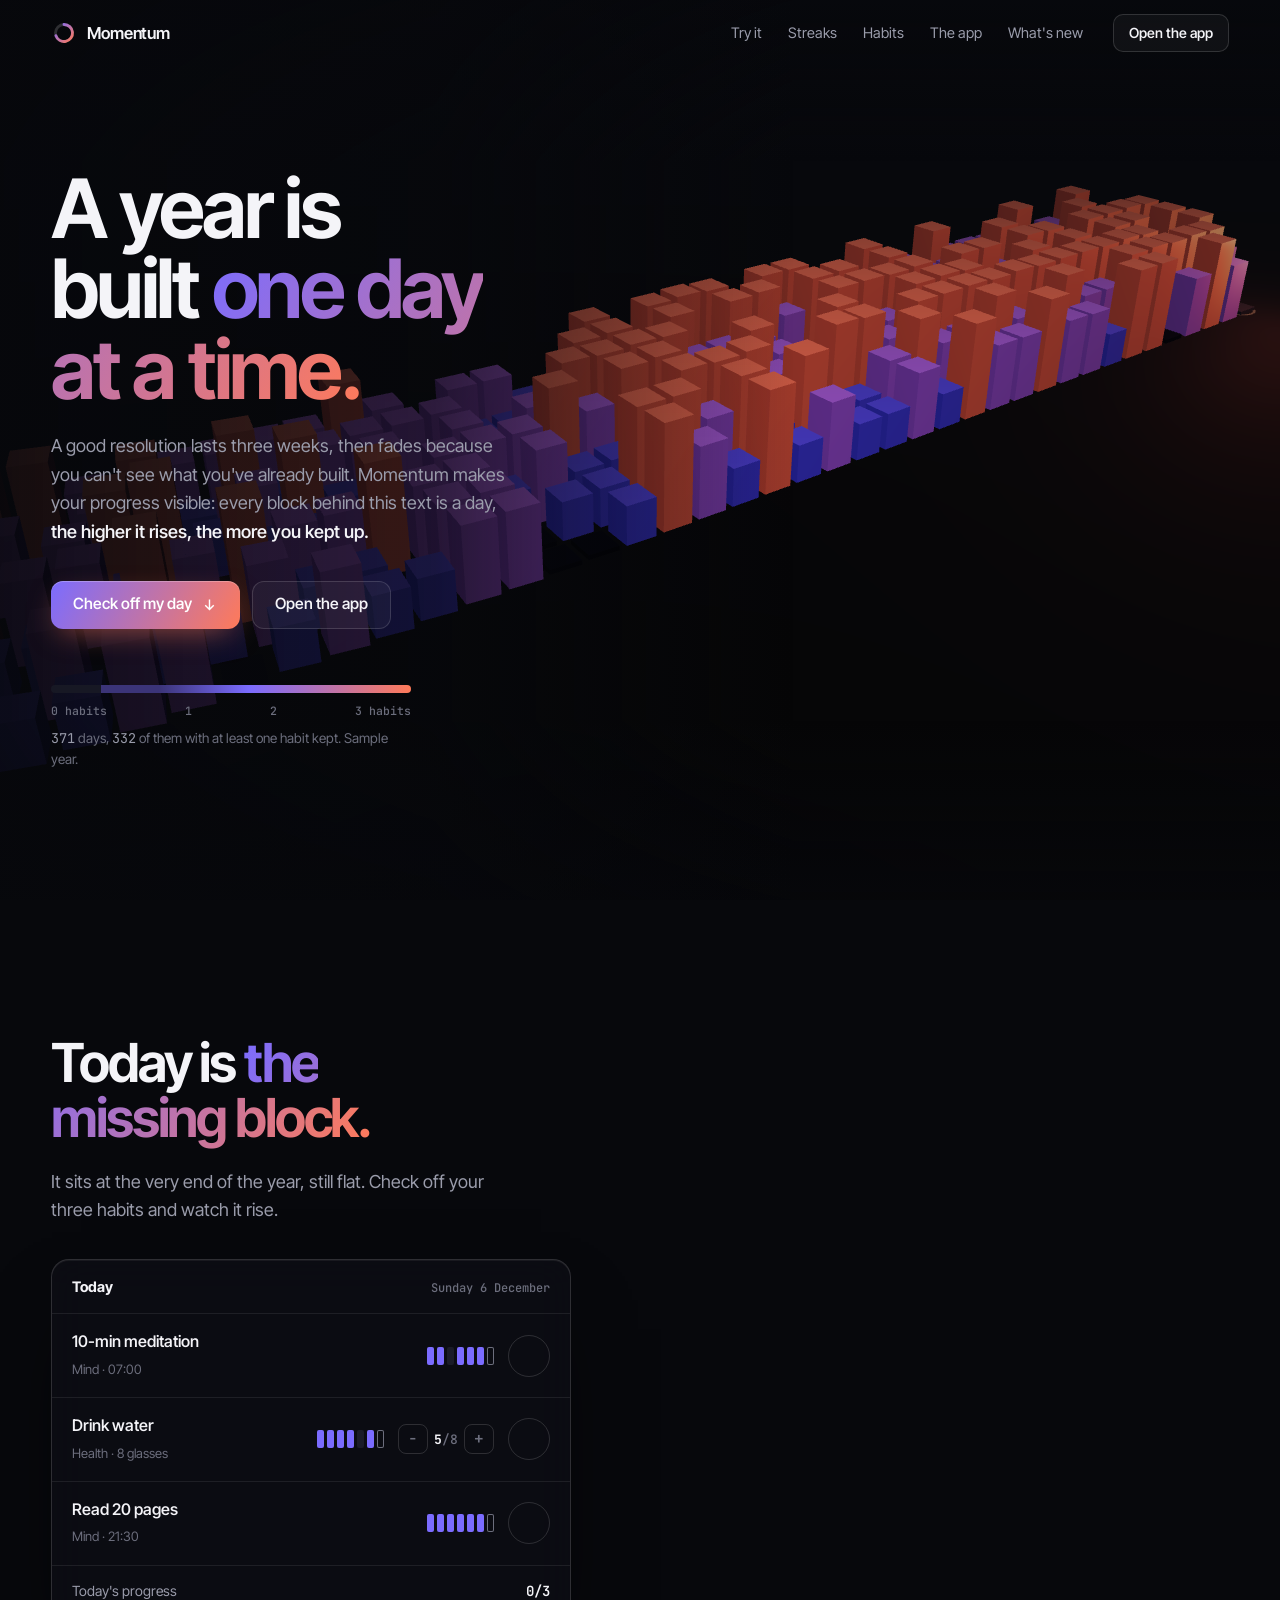
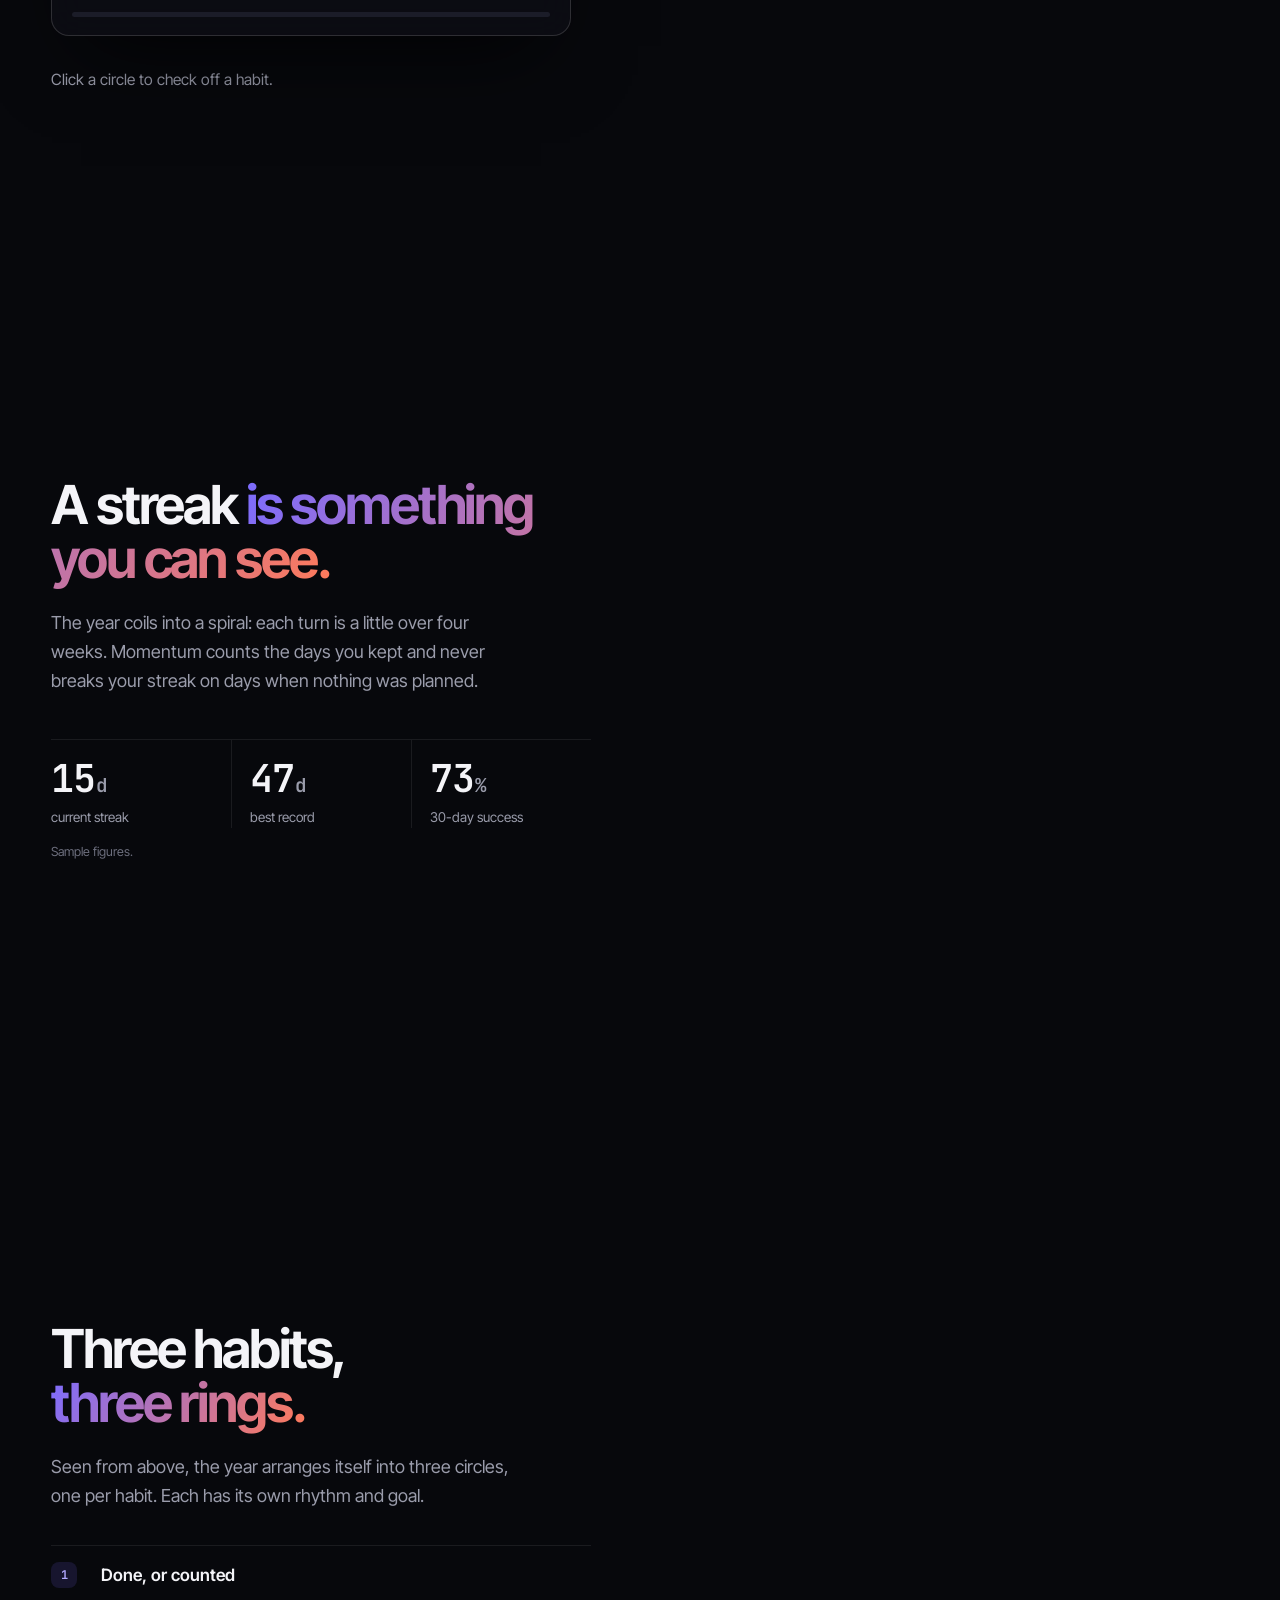
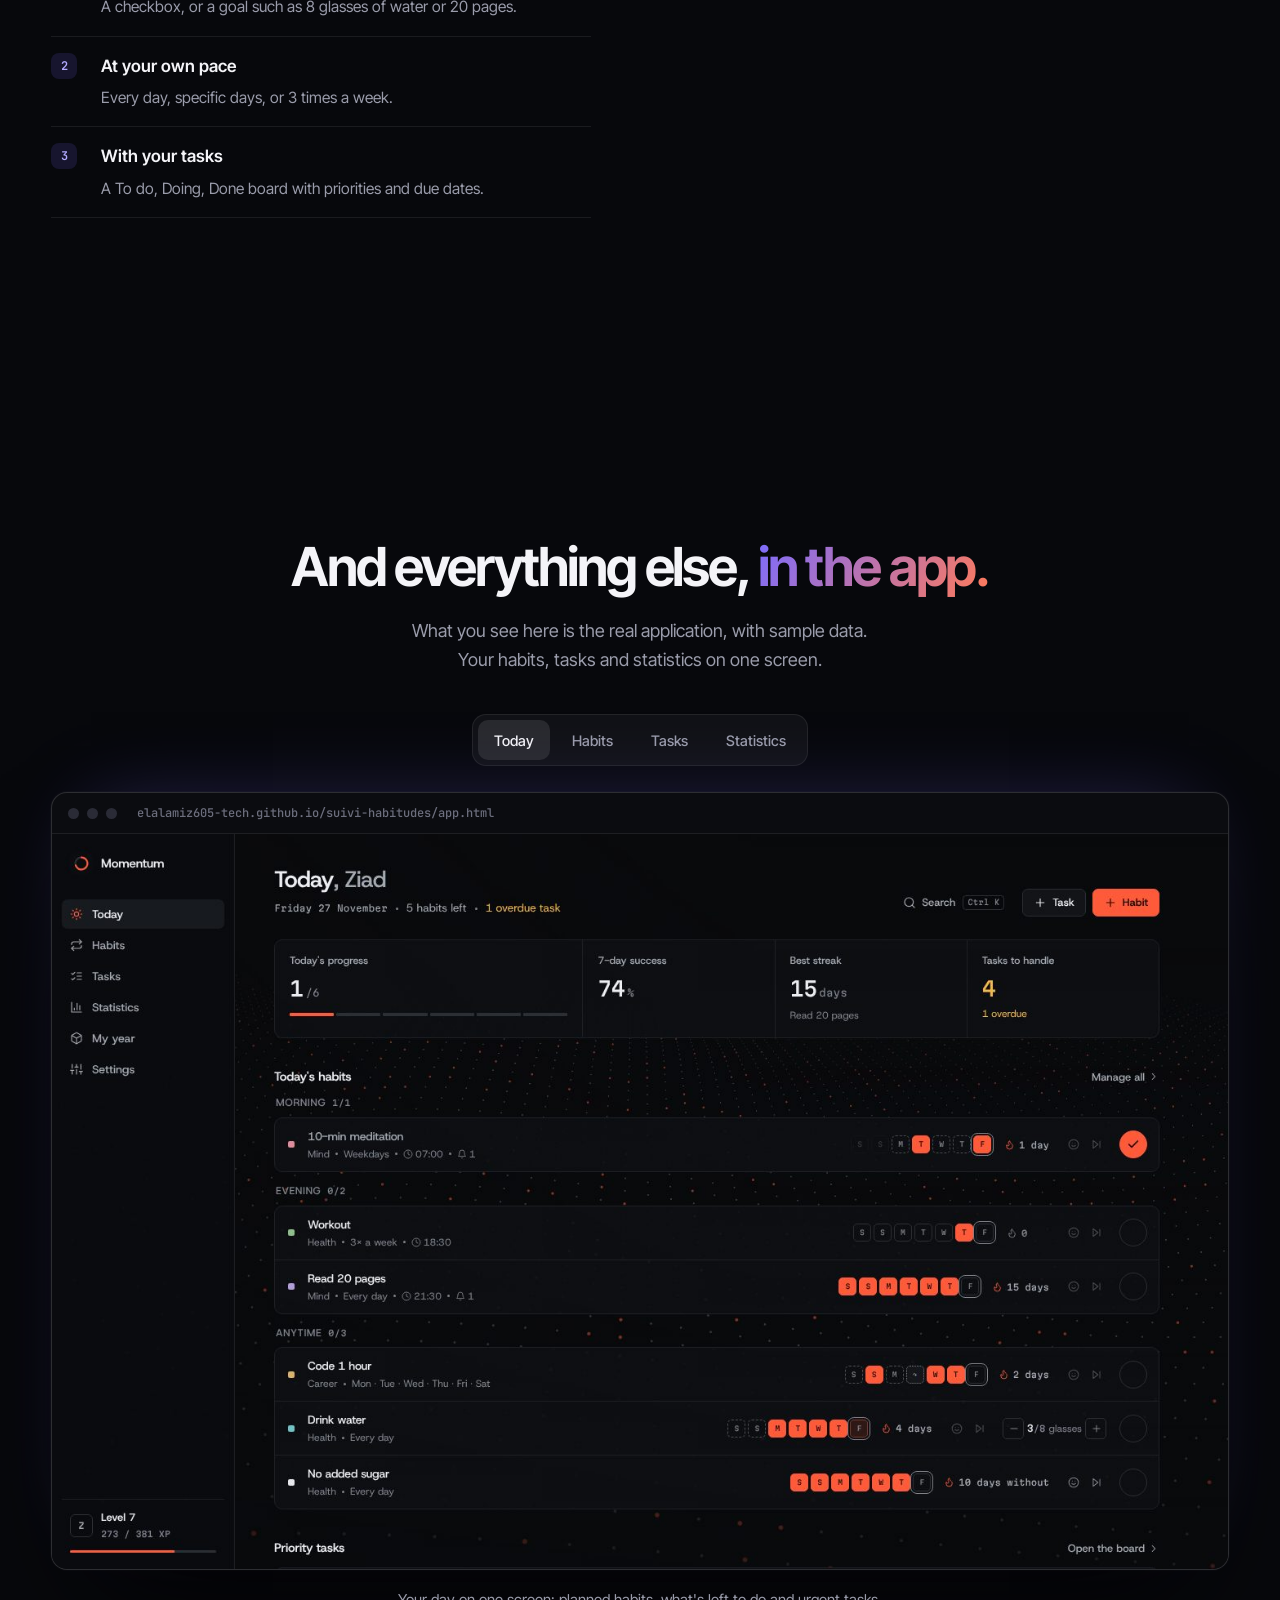
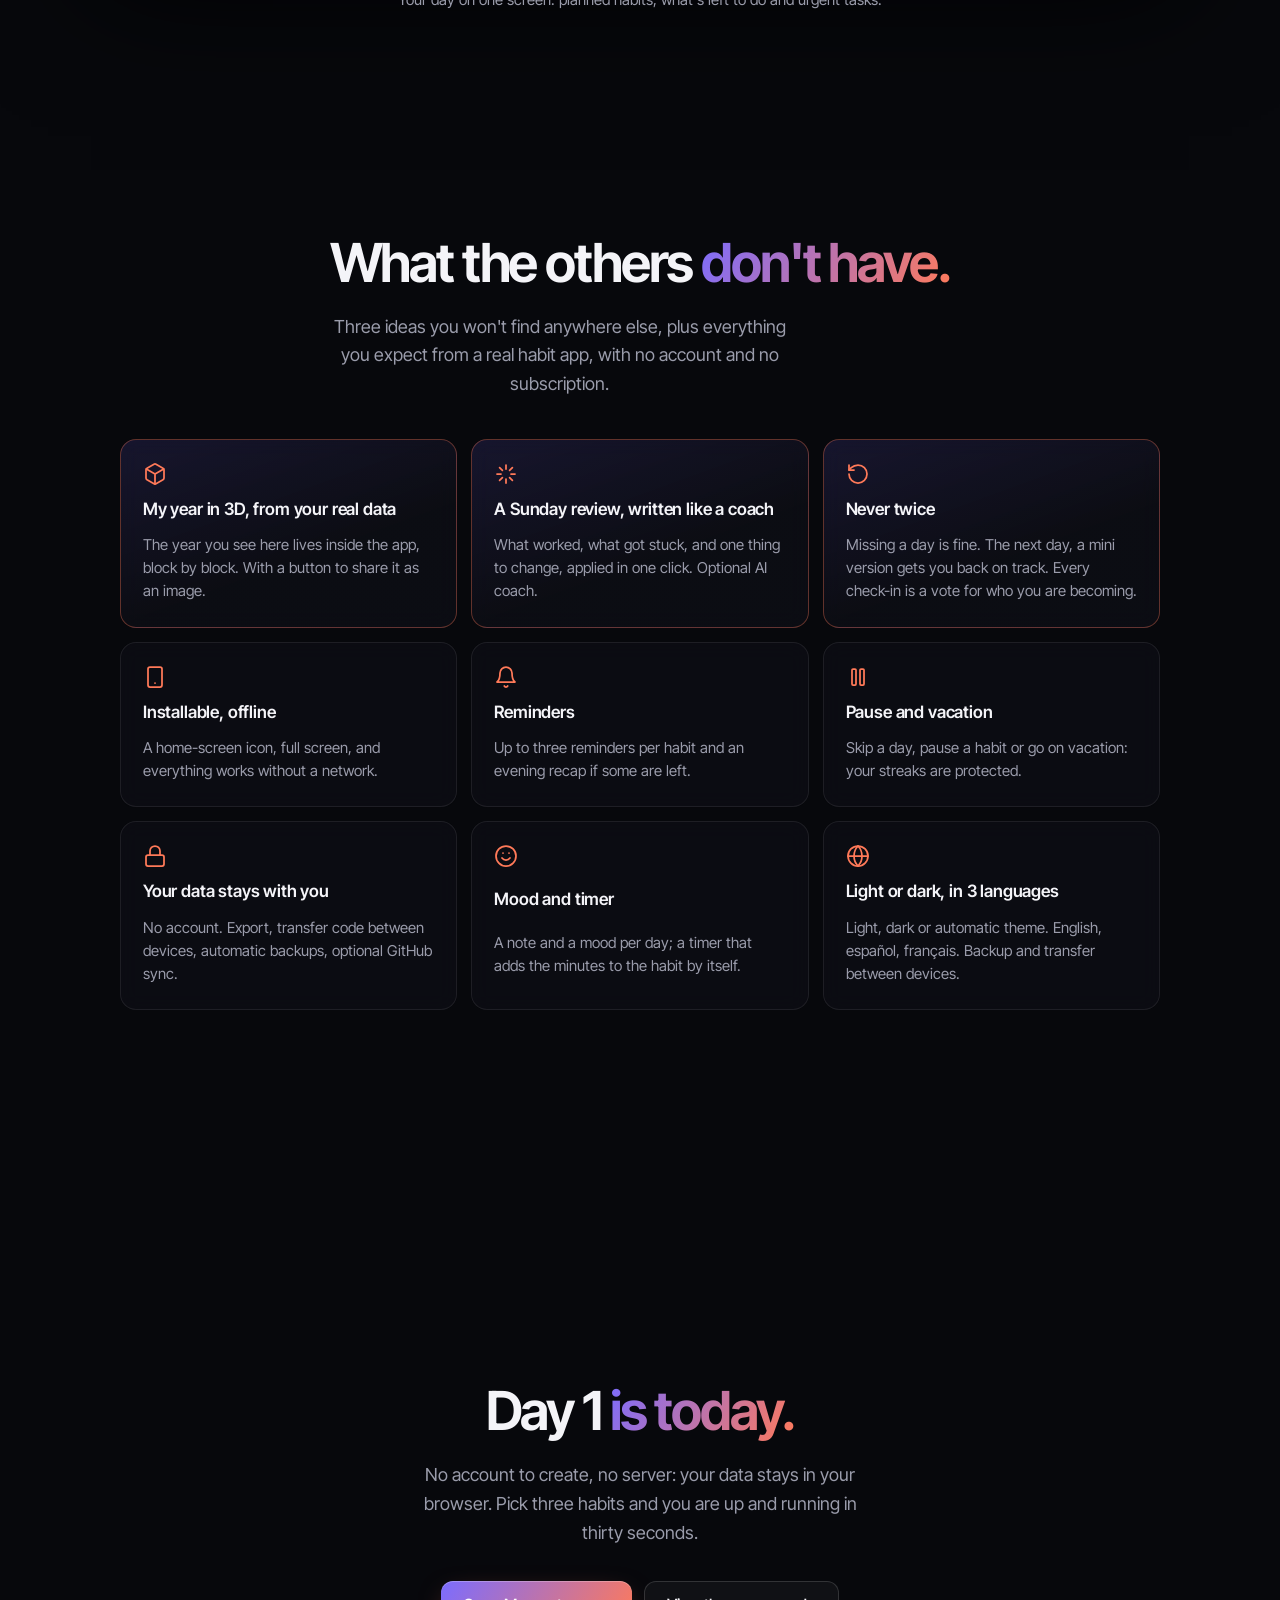
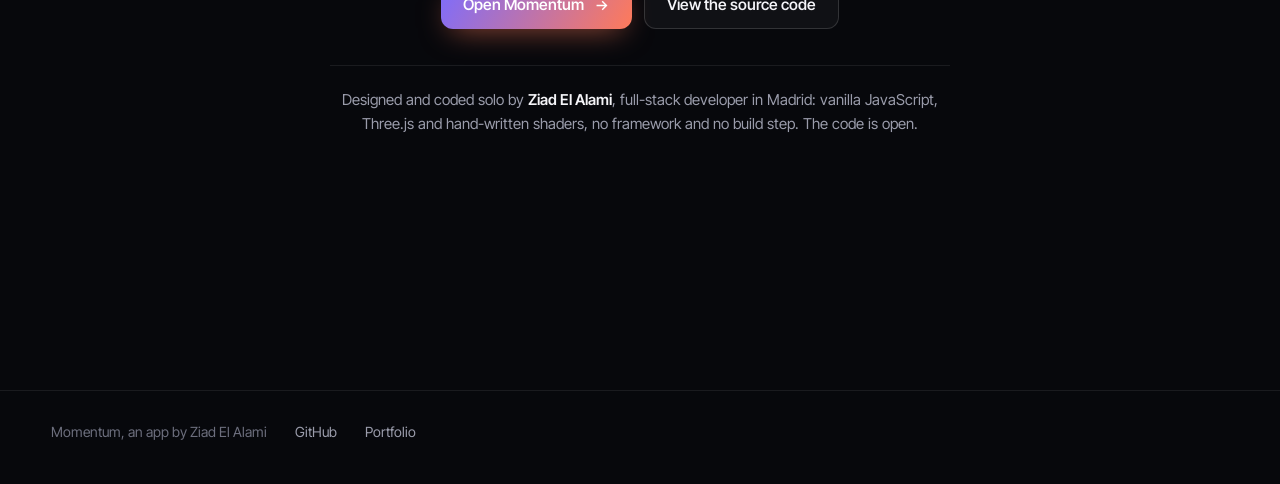
==== commit 20458365: "Intro screen on every app open: ring animation, greeting, date, today's progress and streak (2 s, ta" ====
--- a/app.html
+++ b/app.html
@@ -27,6 +27,14 @@
   <script type="module" src="js/main.js"></script>
 </head>
 <body>
+  <div id="splash" class="splash" aria-hidden="true">
+    <div class="splash-inner">
+      <svg class="splash-ring" viewBox="0 0 64 64" aria-hidden="true"><circle cx="32" cy="32" r="22" class="track"/><circle cx="32" cy="32" r="22" class="arc"/></svg>
+      <p class="splash-title">Momentum</p>
+      <p class="splash-line" id="splash-line"></p>
+      <p class="splash-sub" id="splash-sub"></p>
+    </div>
+  </div>
   <canvas id="bg3d" aria-hidden="true"></canvas>
   <div class="bg-veil" aria-hidden="true"></div>
 
--- a/css/styles.css
+++ b/css/styles.css
@@ -909,3 +909,80 @@
   .nav a { font-size: 10px; padding: 7px 0; }
   .review-table th:nth-child(4), .review-table td:nth-child(4) { display: none; }
 }
+
+/* ---------- Bienvenue (premier lancement) ---------- */
+
+body.onboarding .sidebar { display: none; }
+body.onboarding .view { margin-left: 0; max-width: none; padding: 32px 16px 60px; min-height: 100vh; display: grid; place-items: center; }
+.welcome { width: 100%; max-width: 720px; }
+.welcome-card { padding: 32px 32px 24px; background: var(--surface); border: 1px solid var(--line); border-radius: 16px; display: grid; gap: 20px; box-shadow: 0 30px 80px -30px var(--shadow); }
+.welcome-brand { display: flex; align-items: center; gap: 10px; font-weight: 600; font-size: 15px; }
+.welcome-brand img { border-radius: 9px; }
+.welcome h1 { font-size: 30px; }
+.welcome .lead { margin-top: -10px; }
+.ob-grid { display: grid; grid-template-columns: repeat(3, minmax(0, 1fr)); gap: 8px; margin-top: 6px; }
+.ob-chip { display: grid; grid-template-columns: 30px 1fr; grid-template-rows: auto auto; column-gap: 10px; align-items: center; text-align: left; padding: 10px 12px; border-radius: var(--r-sm); border: 1px solid var(--line-2); background: var(--field); color: var(--text-2); transition: border-color 0.15s, background 0.15s, color 0.15s; }
+.ob-chip .ob-ic { grid-row: span 2; font-size: 20px; line-height: 1; }
+.ob-chip b { font-weight: 500; font-size: 13px; color: var(--text); white-space: nowrap; overflow: hidden; text-overflow: ellipsis; }
+.ob-chip small { font-size: 11.5px; color: var(--text-3); white-space: nowrap; overflow: hidden; text-overflow: ellipsis; }
+.ob-chip:hover { border-color: var(--border-hover); }
+.ob-chip.on { border-color: var(--signal); background: var(--signal-soft); }
+.ob-chip.on b { color: var(--text); }
+.welcome-actions { display: grid; gap: 10px; justify-items: start; }
+.btn.lg { height: 42px; padding: 0 18px; font-size: 14px; }
+.welcome-actions .muted { font-size: 12.5px; }
+.ob-demo { margin: 0; padding-top: 14px; border-top: 1px solid var(--line); }
+.ob-demo .link { background: none; border: 0; padding: 0; cursor: pointer; font-size: 12.5px; color: var(--text-3); }
+@media (max-width: 860px) {
+  .welcome-card { padding: 22px 18px 18px; }
+  .ob-grid { grid-template-columns: repeat(2, minmax(0, 1fr)); }
+  .welcome h1 { font-size: 24px; }
+  .welcome-actions .btn { width: 100%; }
+}
+@media (max-width: 420px) { .ob-grid { grid-template-columns: 1fr; } }
+
+/* ---------- Compte Momentum Cloud ---------- */
+.cloud-form { display: grid; gap: 12px; }
+details.more summary { cursor: pointer; color: var(--text-3); font-size: 12.5px; list-style: none; }
+details.more summary::-webkit-details-marker { display: none; }
+details.more summary::before { content: '▸ '; }
+details.more[open] summary::before { content: '▾ '; }
+details.more > :not(summary) { margin-top: 10px; }
+
+/* ---------- Défi à deux ---------- */
+.buddies { list-style: none; margin: 0; padding: 0; display: grid; gap: 6px; }
+.buddies li { display: flex; align-items: center; gap: 10px; padding: 8px 10px; border-radius: var(--r-sm); background: var(--field); border: 1px solid var(--line); font-size: 13px; }
+.buddies li b { flex: 1; font-weight: 500; }
+.buddies li small { color: var(--text-3); font-size: 12px; }
+.buddy-today { font: 500 12.5px var(--mono); color: var(--text-2); }
+.buddy-today.perfect { color: var(--signal); }
+.invite-code { font: 600 16px var(--mono); letter-spacing: .18em; padding: 6px 12px; border-radius: var(--r-sm); background: var(--signal-soft); color: var(--text); }
+.buddy-join { display: flex; gap: 8px; align-items: end; }
+.buddy-join .btn { height: 36px; }
+.buddy-cards { display: grid; grid-template-columns: repeat(auto-fill, minmax(220px, 1fr)); gap: 8px; }
+.buddy-card { display: flex; align-items: center; gap: 10px; padding: 10px 12px; background: var(--surface); border: 1px solid var(--line); border-radius: var(--r); }
+.buddy-card > div { flex: 1; min-width: 0; }
+.buddy-card b { display: block; font-weight: 500; font-size: 13.5px; }
+.buddy-card small { color: var(--text-3); font-size: 12px; }
+.buddy-card.perfect { border-color: color-mix(in srgb, var(--signal) 45%, transparent); }
+.buddy-streak { display: inline-flex; align-items: center; gap: 4px; font: 500 12px var(--mono); color: var(--text-2); }
+.buddy-streak .ic { width: 13px; height: 13px; color: var(--signal); }
+
+.ob-cat + .ob-cat { margin-top: 14px; }
+.ob-cat .group-title { margin: 0 2px 6px; }
+.welcome .field > .ob-cat:first-of-type { margin-top: 6px; }
+
+/* ---------- Introduction à chaque ouverture ---------- */
+.splash { position: fixed; inset: 0; z-index: 200; display: grid; place-items: center; background: var(--bg); transition: opacity .5s var(--ease); cursor: pointer; }
+.splash.out { opacity: 0; pointer-events: none; }
+.splash-inner { display: grid; justify-items: center; gap: 6px; padding: 0 24px; text-align: center; animation: splash-in .7s var(--ease) both; }
+@keyframes splash-in { from { opacity: 0; transform: translateY(10px) scale(.98); } }
+.splash-ring { width: 72px; height: 72px; margin-bottom: 10px; transform: rotate(-90deg); }
+.splash-ring circle { fill: none; stroke-width: 5; }
+.splash-ring .track { stroke: var(--line-2); }
+.splash-ring .arc { stroke: var(--signal); stroke-linecap: round; stroke-dasharray: 138.2; stroke-dashoffset: 138.2; animation: splash-arc 1.4s var(--ease) .2s forwards; }
+@keyframes splash-arc { to { stroke-dashoffset: 34.5; } }
+.splash-title { margin: 0; font-weight: 600; font-size: 22px; letter-spacing: -0.02em; }
+.splash-line { margin: 0; color: var(--text-2); font-size: 15px; max-width: 34ch; animation: splash-in .7s var(--ease) .35s both; }
+.splash-sub { margin: 6px 0 0; color: var(--text-3); font: 500 12.5px var(--mono); animation: splash-in .7s var(--ease) .6s both; }
+@media (prefers-reduced-motion: reduce) { .splash-inner, .splash-line, .splash-sub { animation: none; } .splash-ring .arc { animation: none; stroke-dashoffset: 34.5; } }
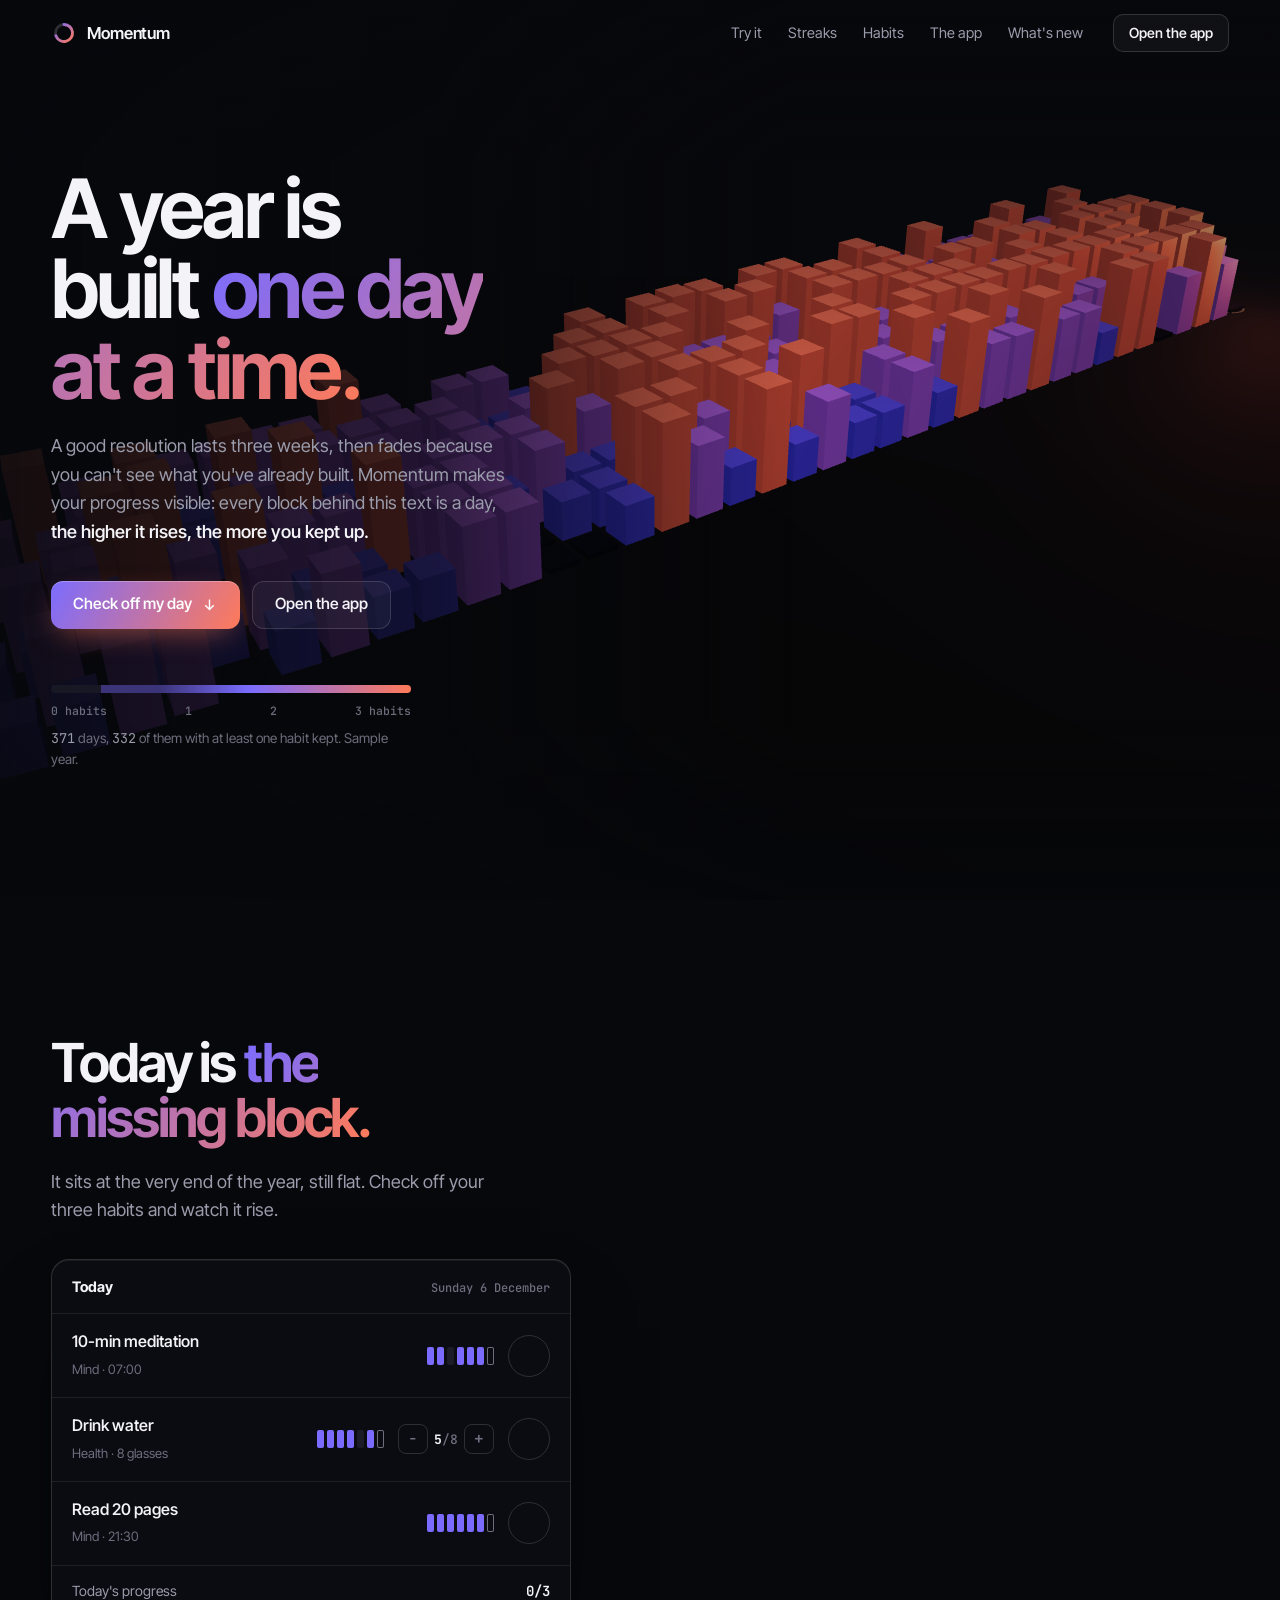
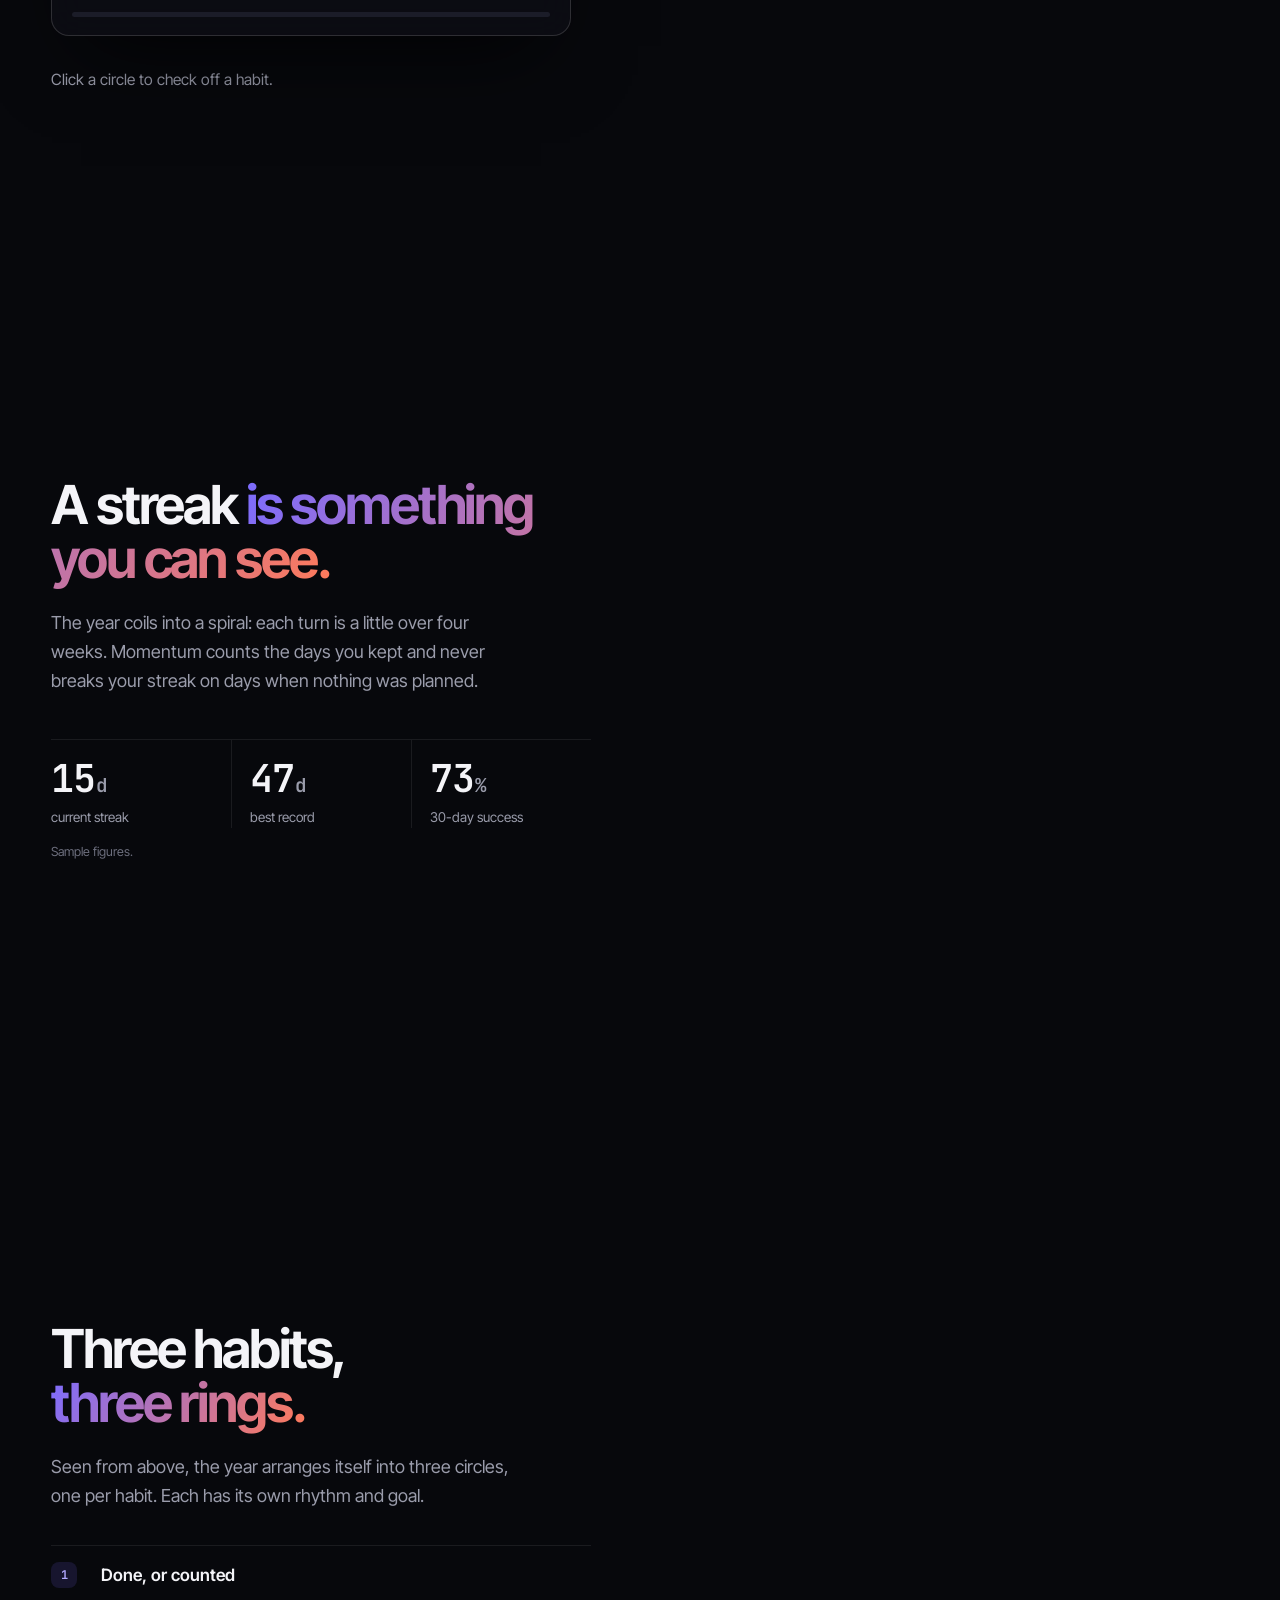
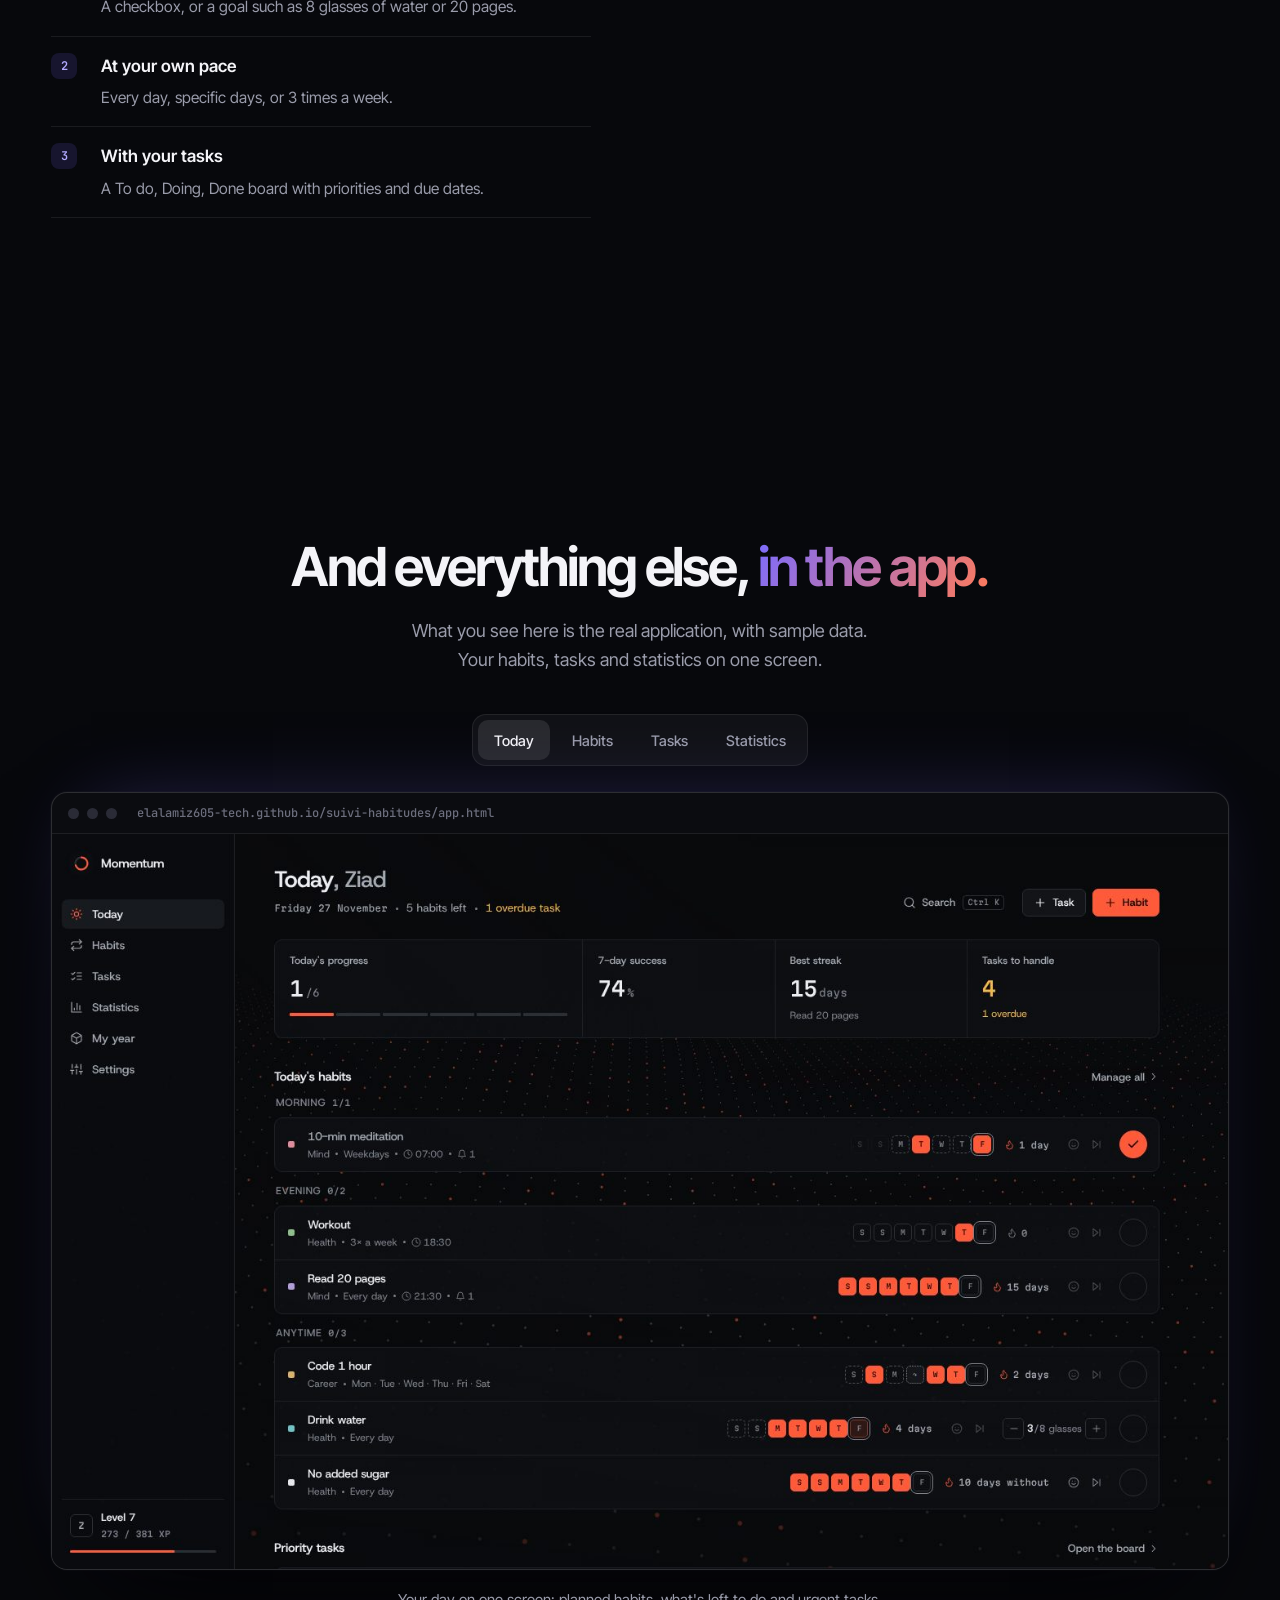
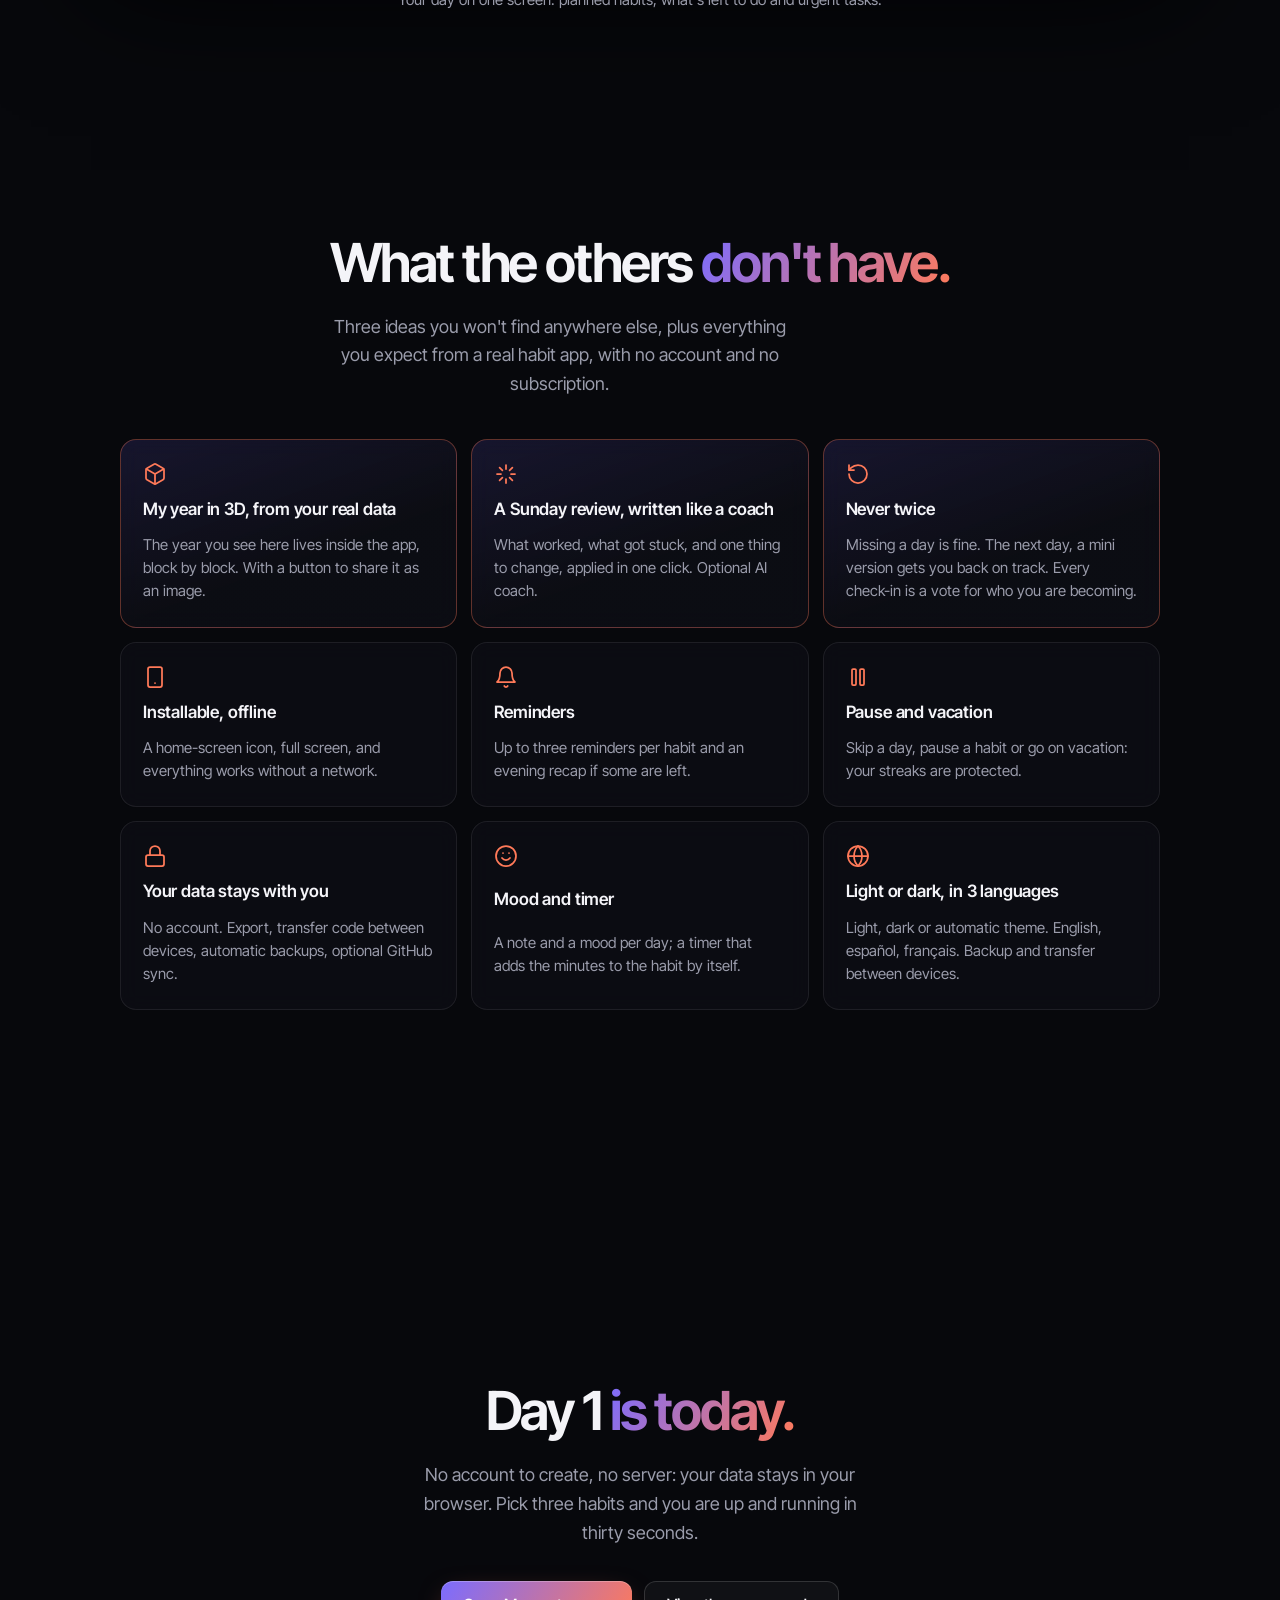
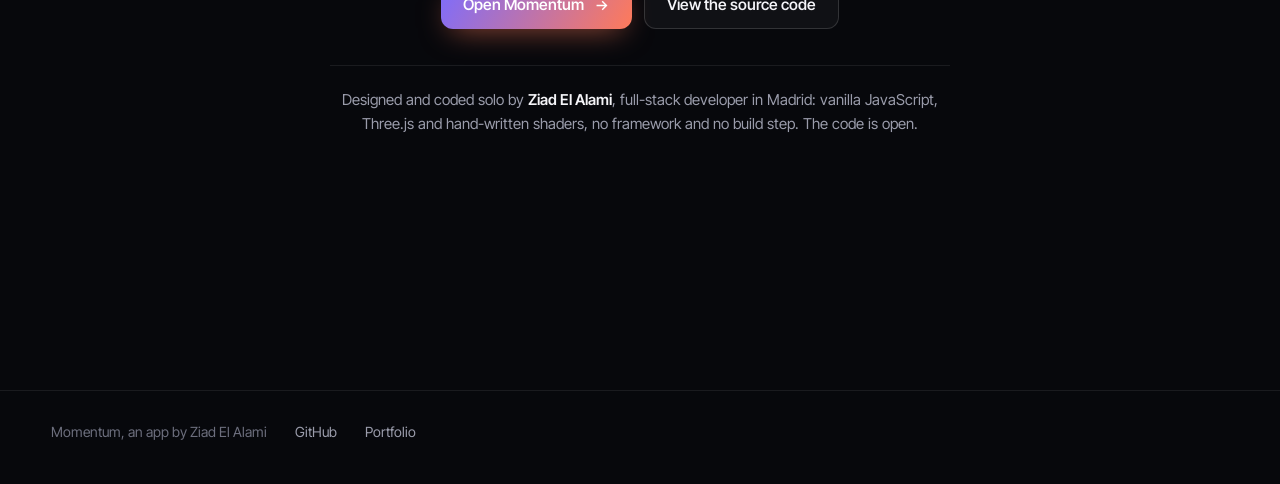
==== commit 3508a297: "Animated 4-step presentation on every app open: tagline, your last 14 days as blocks, features, 'Dev" ====
--- a/app.html
+++ b/app.html
@@ -27,14 +27,7 @@
   <script type="module" src="js/main.js"></script>
 </head>
 <body>
-  <div id="splash" class="splash" aria-hidden="true">
-    <div class="splash-inner">
-      <svg class="splash-ring" viewBox="0 0 64 64" aria-hidden="true"><circle cx="32" cy="32" r="22" class="track"/><circle cx="32" cy="32" r="22" class="arc"/></svg>
-      <p class="splash-title">Momentum</p>
-      <p class="splash-line" id="splash-line"></p>
-      <p class="splash-sub" id="splash-sub"></p>
-    </div>
-  </div>
+  <div id="splash" class="splash" aria-hidden="true"><div class="splash-stage" id="splash-stage"></div><div class="splash-foot"><div class="splash-dots" id="splash-dots"></div><button type="button" class="btn ghost sm" id="splash-skip"></button></div></div>
   <canvas id="bg3d" aria-hidden="true"></canvas>
   <div class="bg-veil" aria-hidden="true"></div>
 
--- a/css/styles.css
+++ b/css/styles.css
@@ -972,17 +972,37 @@
 .ob-cat .group-title { margin: 0 2px 6px; }
 .welcome .field > .ob-cat:first-of-type { margin-top: 6px; }
 
-/* ---------- Introduction à chaque ouverture ---------- */
-.splash { position: fixed; inset: 0; z-index: 200; display: grid; place-items: center; background: var(--bg); transition: opacity .5s var(--ease); cursor: pointer; }
+/* ---------- Introduction animée à chaque ouverture ---------- */
+.splash { position: fixed; inset: 0; z-index: 200; display: grid; grid-template-rows: 1fr auto; background: var(--bg); transition: opacity .5s var(--ease); }
 .splash.out { opacity: 0; pointer-events: none; }
-.splash-inner { display: grid; justify-items: center; gap: 6px; padding: 0 24px; text-align: center; animation: splash-in .7s var(--ease) both; }
-@keyframes splash-in { from { opacity: 0; transform: translateY(10px) scale(.98); } }
-.splash-ring { width: 72px; height: 72px; margin-bottom: 10px; transform: rotate(-90deg); }
-.splash-ring circle { fill: none; stroke-width: 5; }
-.splash-ring .track { stroke: var(--line-2); }
-.splash-ring .arc { stroke: var(--signal); stroke-linecap: round; stroke-dasharray: 138.2; stroke-dashoffset: 138.2; animation: splash-arc 1.4s var(--ease) .2s forwards; }
+.splash-stage { display: grid; place-items: center; padding: 24px; cursor: pointer; }
+.splash-foot { display: flex; align-items: center; justify-content: space-between; padding: 0 20px max(20px, env(safe-area-inset-bottom)); }
+.splash-dots { display: flex; gap: 6px; }
+.splash-dots i { width: 18px; height: 3px; border-radius: 2px; background: var(--line-2); overflow: hidden; position: relative; }
+.splash-dots i.done { background: var(--signal); }
+.splash-dots i.on::after { content: ''; position: absolute; inset: 0; background: var(--signal); transform-origin: left; animation: dot-fill var(--step, 2s) linear forwards; }
+@keyframes dot-fill { from { transform: scaleX(0); } to { transform: scaleX(1); } }
+.step { display: grid; justify-items: center; gap: 10px; text-align: center; max-width: 520px; animation: step-in .6s var(--ease) both; }
+.step.leave { animation: step-out .35s var(--ease) forwards; }
+@keyframes step-in { from { opacity: 0; transform: translateY(14px); } }
+@keyframes step-out { to { opacity: 0; transform: translateY(-10px); } }
+.step h2 { font-size: clamp(24px, 5vw, 34px); letter-spacing: -0.03em; line-height: 1.1; }
+.step h2 em { font-style: normal; color: var(--signal); }
+.step p { margin: 0; color: var(--text-2); font-size: 15px; max-width: 38ch; }
+.step .mono-line { color: var(--text-3); font: 500 12.5px var(--mono); }
+.step-ring { width: 84px; height: 84px; transform: rotate(-90deg); margin-bottom: 6px; }
+.step-ring circle { fill: none; stroke-width: 5; }
+.step-ring .track { stroke: var(--line-2); }
+.step-ring .arc { stroke: var(--signal); stroke-linecap: round; stroke-dasharray: 138.2; stroke-dashoffset: 138.2; animation: splash-arc 1.3s var(--ease) .15s forwards; }
 @keyframes splash-arc { to { stroke-dashoffset: 34.5; } }
-.splash-title { margin: 0; font-weight: 600; font-size: 22px; letter-spacing: -0.02em; }
-.splash-line { margin: 0; color: var(--text-2); font-size: 15px; max-width: 34ch; animation: splash-in .7s var(--ease) .35s both; }
-.splash-sub { margin: 6px 0 0; color: var(--text-3); font: 500 12.5px var(--mono); animation: splash-in .7s var(--ease) .6s both; }
-@media (prefers-reduced-motion: reduce) { .splash-inner, .splash-line, .splash-sub { animation: none; } .splash-ring .arc { animation: none; stroke-dashoffset: 34.5; } }
+.blocks { display: grid; grid-template-columns: repeat(14, 14px); gap: 4px; align-items: end; height: 70px; margin-bottom: 8px; }
+.blocks i { display: block; width: 14px; border-radius: 3px; background: var(--signal); height: var(--h); transform-origin: bottom; animation: block-up .7s var(--ease) both; animation-delay: calc(var(--i) * 45ms); opacity: var(--o); }
+@keyframes block-up { from { transform: scaleY(0); } }
+.feat { display: flex; flex-wrap: wrap; justify-content: center; gap: 8px; margin-top: 4px; }
+.feat span { display: inline-flex; align-items: center; gap: 6px; padding: 8px 12px; border-radius: 8px; border: 1px solid var(--line-2); background: var(--surface); font-size: 13px; animation: step-in .5s var(--ease) both; animation-delay: calc(var(--i) * 140ms); }
+.feat .ic { color: var(--signal); width: 14px; height: 14px; }
+.signature { display: grid; gap: 4px; margin-top: 6px; }
+.signature b { font-size: 17px; }
+.signature small { color: var(--text-3); font-size: 12.5px; }
+.step .avatar.big { width: 44px; height: 44px; font-size: 16px; border-color: var(--signal); color: var(--signal); margin-bottom: 4px; }
+@media (prefers-reduced-motion: reduce) { .step, .feat span, .blocks i, .step-ring .arc, .splash-dots i.on::after { animation: none; } .step-ring .arc { stroke-dashoffset: 34.5; } }
